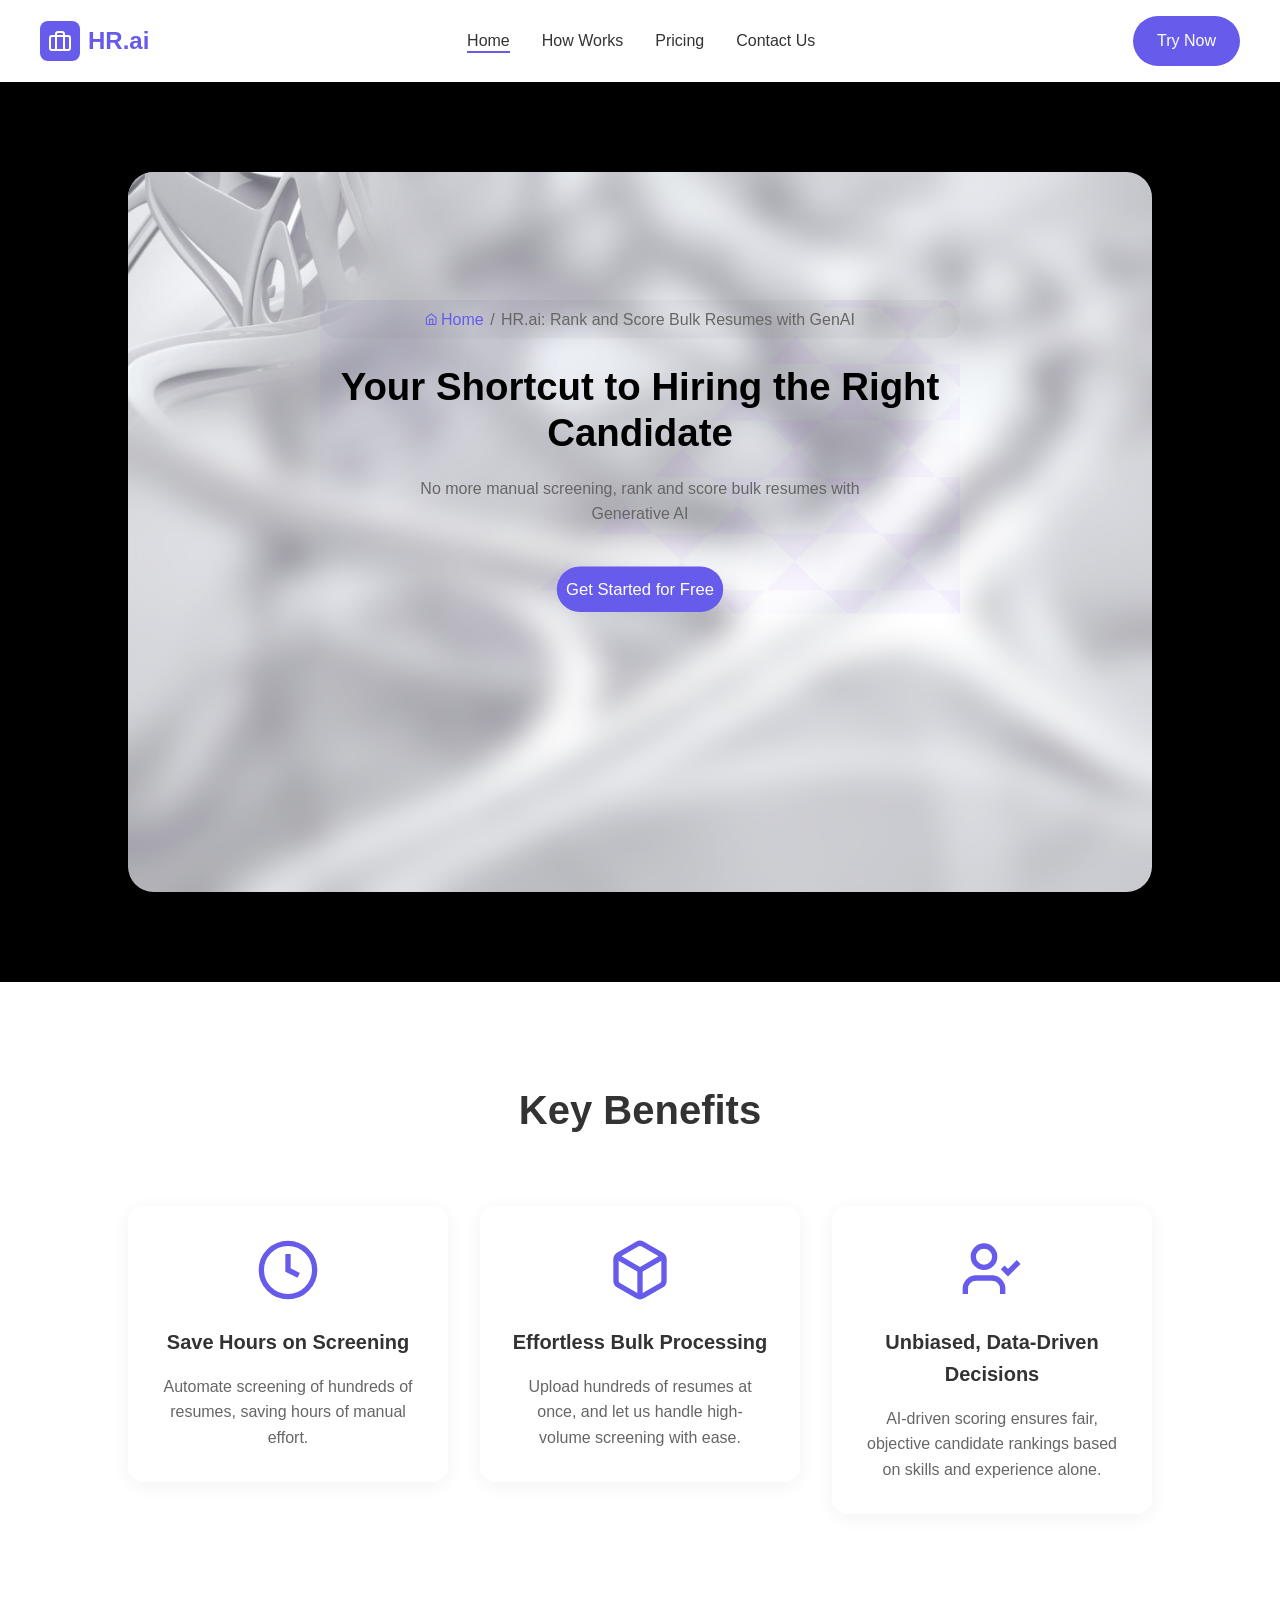
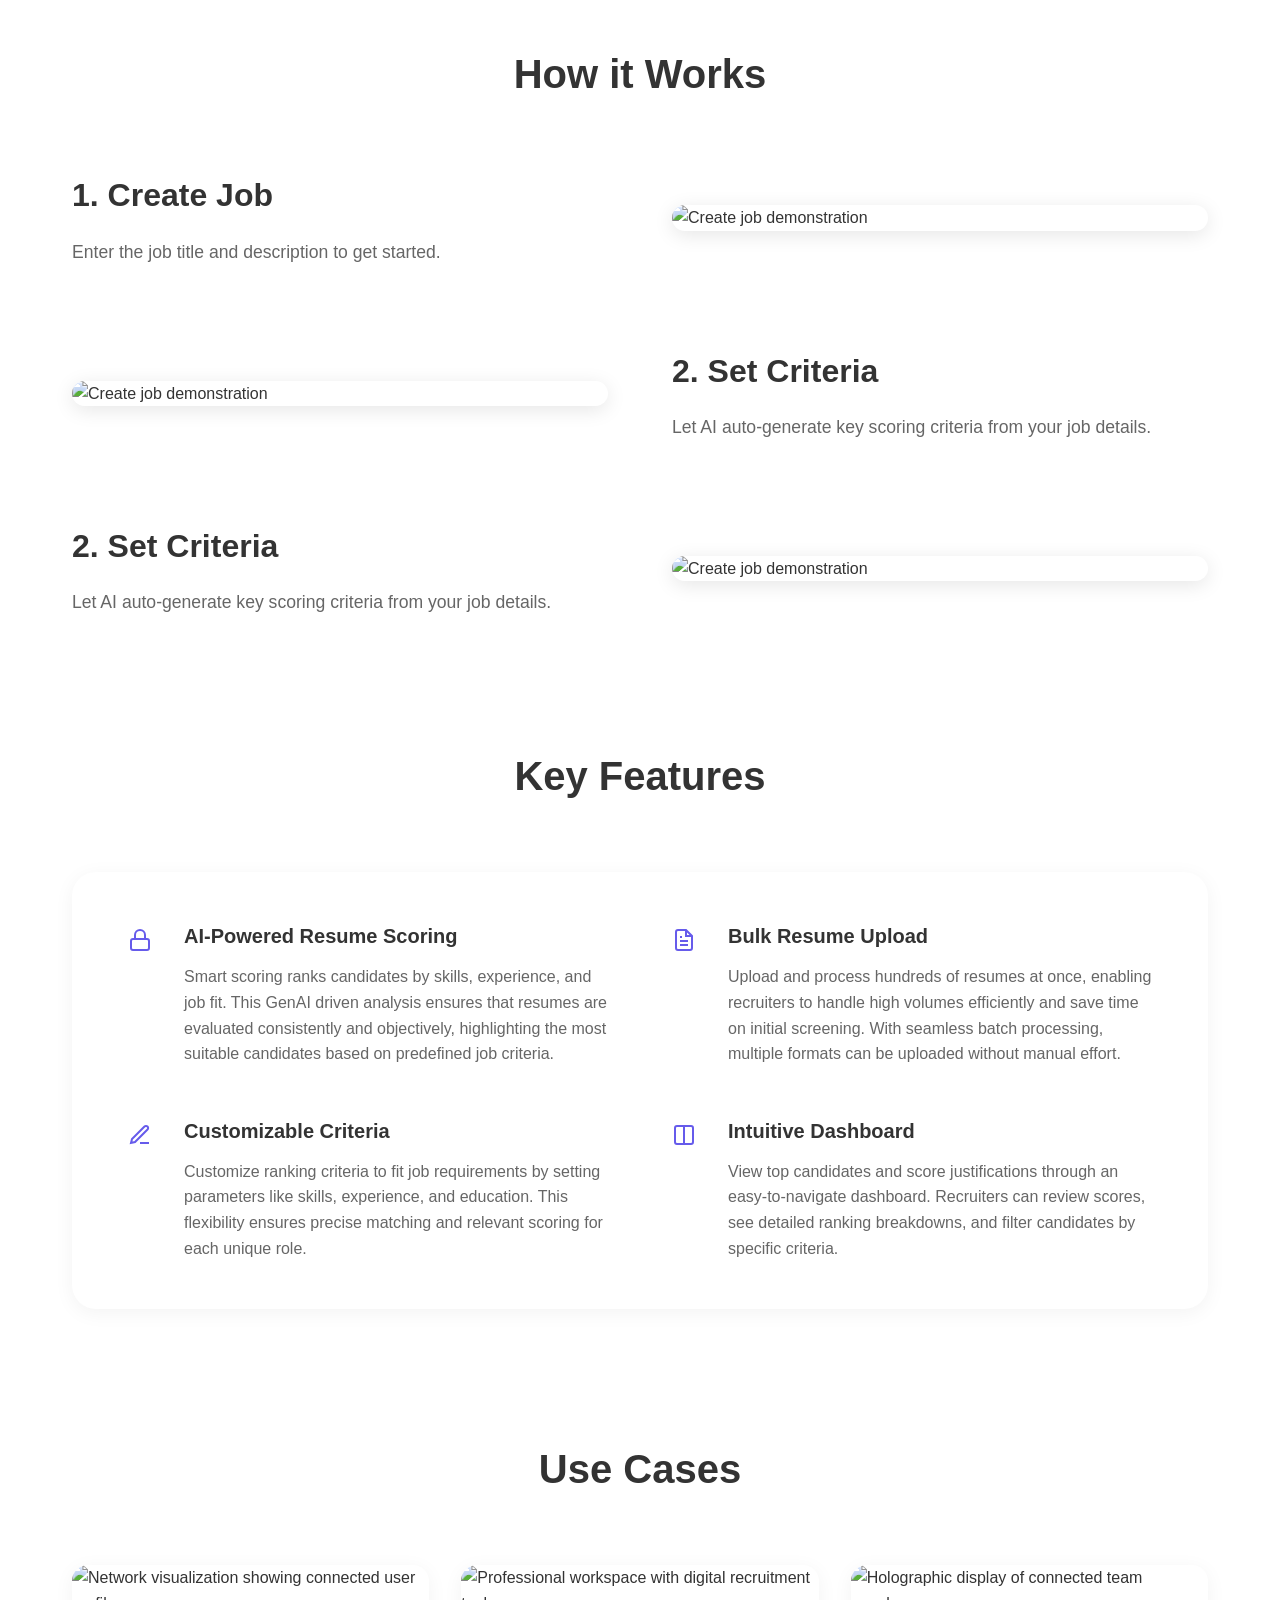
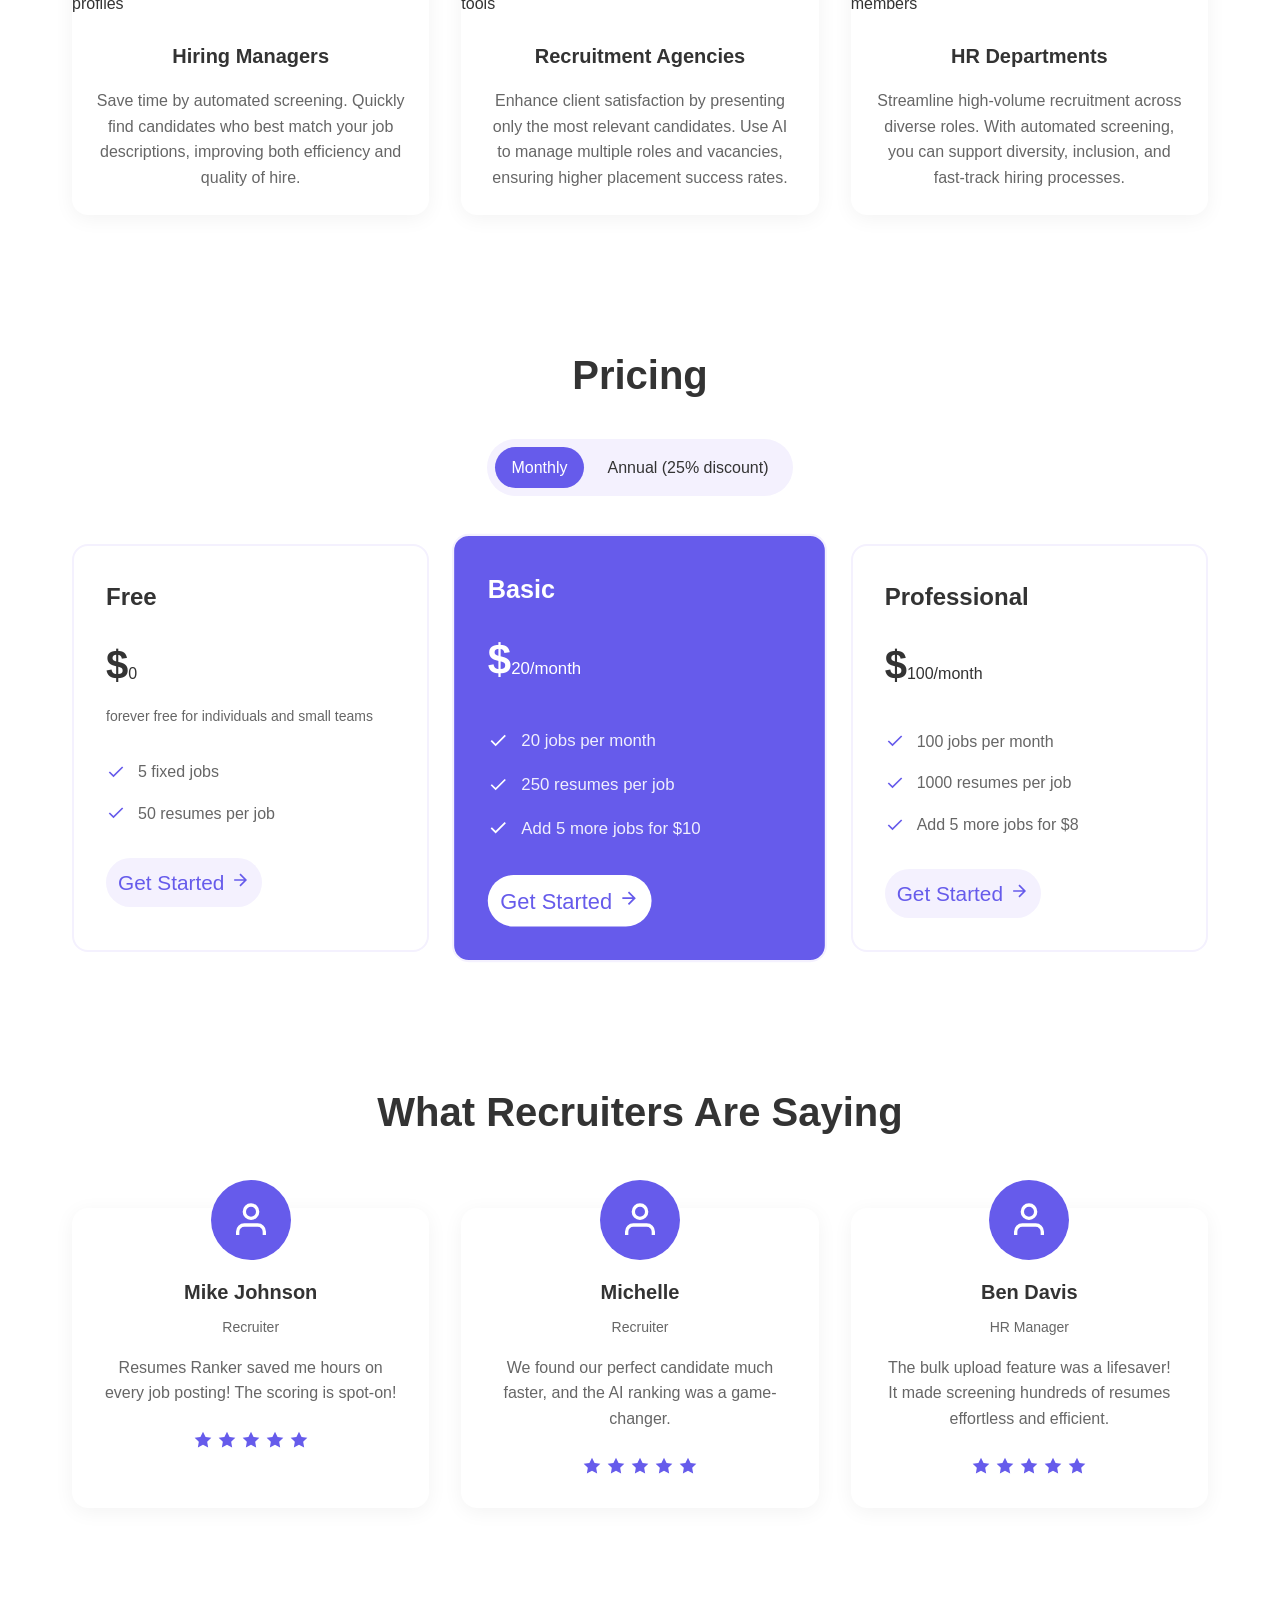
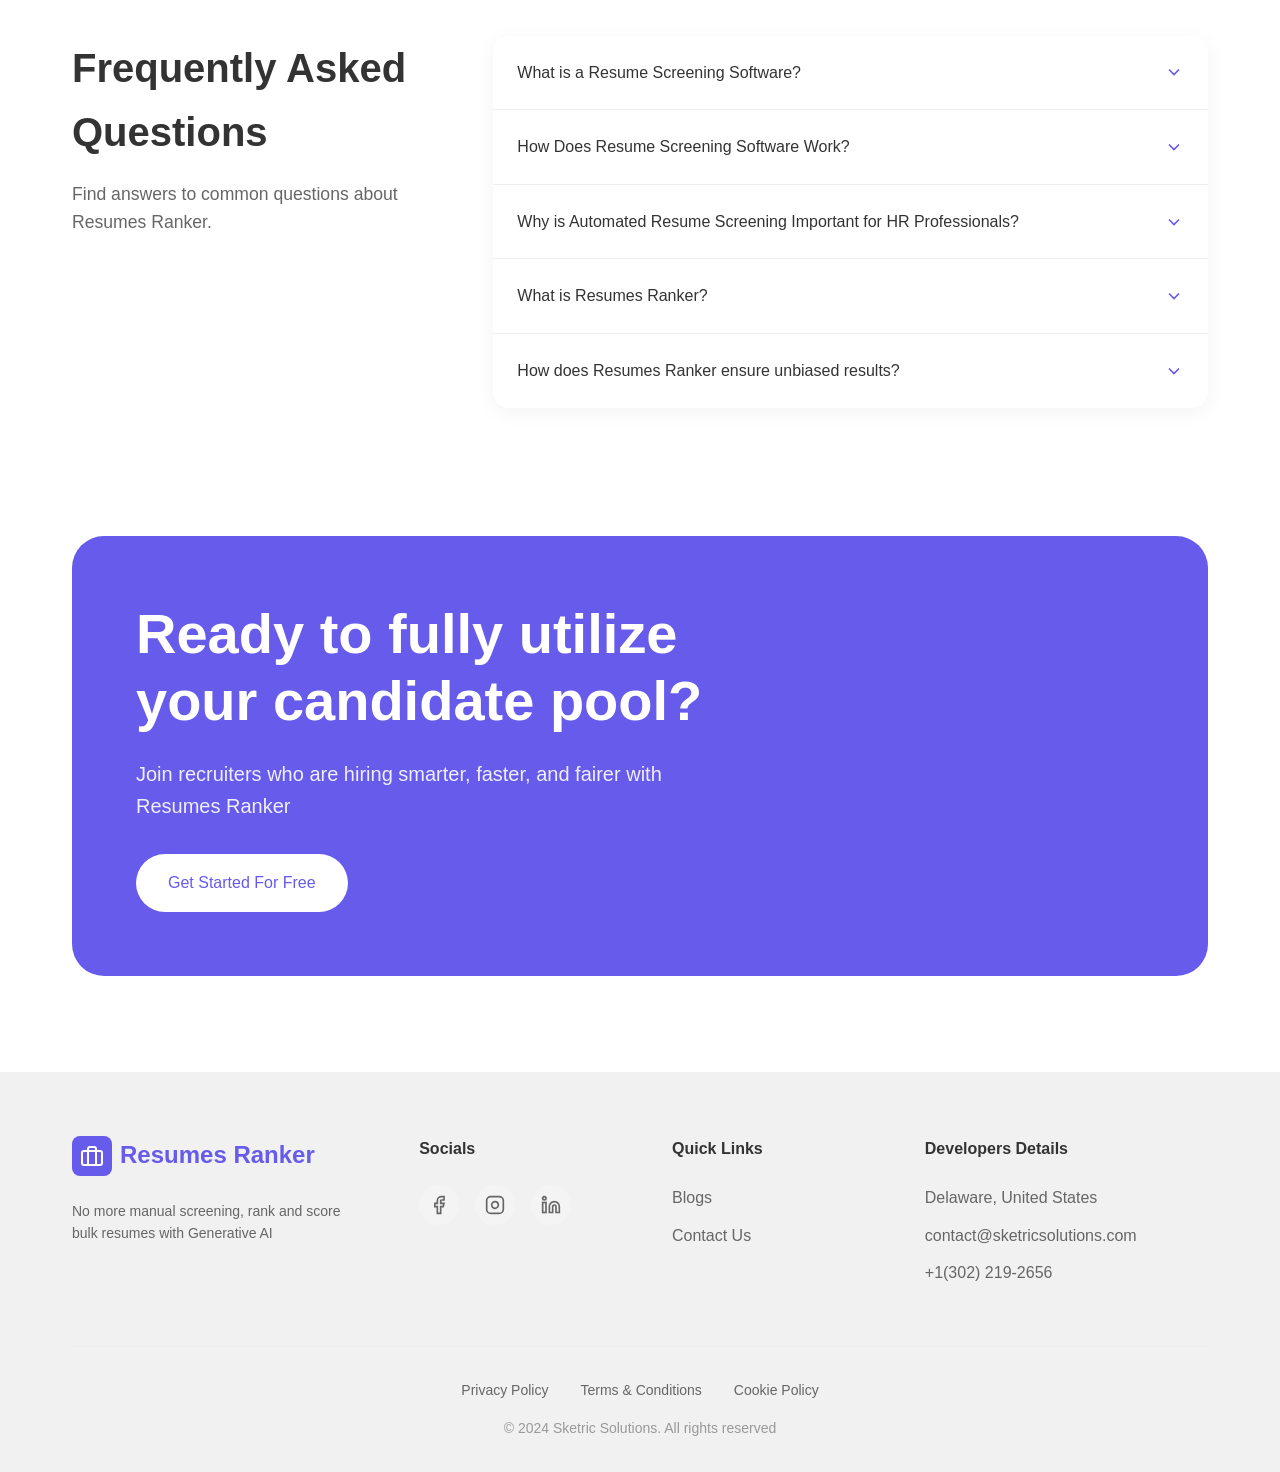
==== index.html @ 18509bd5 "php convert to html" ====
<!DOCTYPE html>
<html lang="en">
<head>
    <meta charset="UTF-8">
    <meta name="viewport" content="width=device-width, initial-scale=1.0">
    <title>Hr.ai</title>
    <link rel="stylesheet" href="assets/stylesheets/style.css">
    <link rel="stylesheet" href="assets/stylesheets/responsive.css">
    <script src="assets/javascripts/gsap.js"></script>
</head>
<body>
    <header>
        <div class="header-container">
            <a href="/" class="logo">
                <div class="logo-icon">
                    <svg width="24" height="24" viewBox="0 0 24 24" fill="none" stroke="currentColor" stroke-width="2">
                        <path d="M20 7H4a2 2 0 0 0-2 2v10a2 2 0 0 0 2 2h16a2 2 0 0 0 2-2V9a2 2 0 0 0-2-2z"/>
                        <path d="M16 21V5a2 2 0 0 0-2-2h-4a2 2 0 0 0-2 2v16"/>
                    </svg>
                </div>
                HR.ai
            </a>
            <nav>
                <ul>
                    <li><a href="#" class="active">Home</a></li>
                    <li><a href="#howitwork">How Works</a></li>
                    <li><a href="#pricing">Pricing</a></li>
                    <li><a href="#">Contact Us</a></li>
                </ul>
            </nav>
            <a href="pages/login.html" class="try-now-btn">Try Now</a>
        </div>
    </header>

    <main>
        <!-- <section class="hero">
            <div class="breadcrumb">
                <a href="/">
                    <svg width="16" height="16" viewBox="0 0 24 24" fill="none" stroke="currentColor" stroke-width="2">
                        <path d="M3 9l9-7 9 7v11a2 2 0 0 1-2 2H5a2 2 0 0 1-2-2z"/>
                        <polyline points="9 22 9 12 15 12 15 22"/>
                    </svg>
                    Home
                </a>
                <span>/</span>
                <span>HR.ai: Rank and Score Bulk Resumes with GenAI</span>
            </div>
    
            <h1>Your Shortcut to Hiring the Right Candidate</h1>
            <p>No more manual screening, rank and score bulk resumes with Generative AI</p>
            <a href="#" class="get-started-btn">Get Started for Free</a>
    
            <div class="background-decoration">
                <div class="diagonal-lines"></div>
                <div class="purple-blob blob-1"></div>
                <div class="purple-blob blob-2"></div>
            </div>
        </section> -->
    
    
    <div class="body">
        <div class="hero" id="hero">
            <!-- <h1 class="main-title">Your Shortcut To Hiring The <br /> Right Candidate.</h1> -->
            <div class="herocontent">
            <div class="breadcrumb">
                <a href="/">
                    <svg width="16" height="16" viewBox="0 0 24 24" fill="none" stroke="currentColor" stroke-width="2">
                        <path d="M3 9l9-7 9 7v11a2 2 0 0 1-2 2H5a2 2 0 0 1-2-2z"/>
                        <polyline points="9 22 9 12 15 12 15 22"/>
                    </svg>
                    Home
                </a>
                <span>/</span>
                <span>HR.ai: Rank and Score Bulk Resumes with GenAI</span>
            </div>
    
            <h1>Your Shortcut to Hiring the Right Candidate</h1>
            <p>No more manual screening, rank and score bulk resumes with Generative AI</p>
            <a href="#" class="get-started-btn">Get Started for Free</a>
    
            <div class="background-decoration">
                <div class="diagonal-lines"></div>
                <div class="purple-blob blob-1"></div>
                <div class="purple-blob blob-2"></div>
            </div>
            </div>
    
    
        <!-- <img class="image1" src="https://assets.codepen.io/9051928/retro.png">
        <img class="image2" src="https://assets.codepen.io/9051928/retro.png"> -->
        <img class="image1" src="assets/images/hero.jpg">
        <img class="image2" src="assets/images/hero-2.jpg">
    
        <svg xmlns="http://www.w3.org/2000/svg" id="svg-mask">
          <defs>
            <filter id="maskBlur">
              <feGaussianBlur stdDeviation="30" />
            </filter>
            <mask id="circleMask">
              <circle id="circle" r="280" fill="white" filter="url(#maskBlur)" />
            </mask>
          </defs>
        </svg>
    
        <svg id="svgFilter" style="position: fixed;">
          <filter id="pixelate" x="0" y="0" filterUnits="objectBoundingBox">
    
            <feGaussianBlur stdDeviation="20" />
            <feComponentTransfer>
              <feFuncA type="discrete" tableValues="1 1" />
            </feComponentTransfer>
          </filter>
        </svg>
      </div>
        </div>
    
    
        <!-- Add this section after the hero section -->
    <section class="benefits">
        <h2>Key Benefits</h2>
        <div class="benefits-grid">
            <div class="benefit-card">
                <div class="benefit-icon">
                    <svg viewBox="0 0 24 24">
                        <circle cx="12" cy="12" r="10"/>
                        <polyline points="12 6 12 12 16 14"/>
                    </svg>
                </div>
                <h3 class="benefit-title">Save Hours on Screening</h3>
                <p class="benefit-description">Automate screening of hundreds of resumes, saving hours of manual effort.</p>
            </div>
            
            <div class="connector"></div>
            
            <div class="benefit-card">
                <div class="benefit-icon">
                    <svg viewBox="0 0 24 24">
                        <path d="M21 16V8a2 2 0 0 0-1-1.73l-7-4a2 2 0 0 0-2 0l-7 4A2 2 0 0 0 3 8v8a2 2 0 0 0 1 1.73l7 4a2 2 0 0 0 2 0l7-4A2 2 0 0 0 21 16z"/>
                        <path d="M3.3 7l8.7 5 8.7-5"/>
                        <path d="M12 22V12"/>
                    </svg>
                </div>
                <h3 class="benefit-title">Effortless Bulk Processing</h3>
                <p class="benefit-description">Upload hundreds of resumes at once, and let us handle high-volume screening with ease.</p>
            </div>
            
            <div class="connector"></div>
            
            <div class="benefit-card">
                <div class="benefit-icon">
                    <svg viewBox="0 0 24 24">
                        <path d="M16 21v-2a4 4 0 0 0-4-4H6a4 4 0 0 0-4 4v2"/>
                        <circle cx="9" cy="7" r="4"/>
                        <polyline points="16 11 18 13 22 9"/>
                    </svg>
                </div>
                <h3 class="benefit-title">Unbiased, Data-Driven Decisions</h3>
                <p class="benefit-description">AI-driven scoring ensures fair, objective candidate rankings based on skills and experience alone.</p>
            </div>
        </div>
    </section>
    <!-- Add this section after the benefits section -->
    <section class="how-it-works" id="howitwork">
        <h2>How it Works</h2>
        <!-- first step -->
        <div class="how-content">
            <div class="how-text">
                <h3>1. Create Job</h3>
                <p>Enter the job title and description to get started.</p>
            </div>
            
            <div class="how-image">
                <img src="assets/images/Createjob.gif" alt="Create job demonstration">
            </div>
        </div>
        <!-- 2nd step -->
        <div class="how-content how-content-2">
            <div class="how-text">
                <h3>2. Set Criteria</h3>
                <p>Let AI auto-generate key scoring criteria from your job details.</p>
            </div>
            
            <div class="how-image">
                <img src="assets/images/Createjob.gif" alt="Create job demonstration">
            </div>
        </div>
        
        <!-- 3rd step -->
        <div class="how-content how-content-3">
            <div class="how-text">
                <h3>2. Set Criteria</h3>
                <p>Let AI auto-generate key scoring criteria from your job details.</p>
            </div>
            
            <div class="how-image">
                <img src="assets/images/Createjob.gif" alt="Create job demonstration">
            </div>
        </div>
    </section>
    
    
        <!-- Add this section after the hero section -->
    <section class="features">
        <h2>Key Features</h2>
        <div class="features-container">
            <div class="features-grid">
                <div class="feature-item">
                    <div class="feature-icon">
                        <svg width="24" height="24" viewBox="0 0 24 24" fill="none" stroke="currentColor" stroke-width="2">
                            <rect x="3" y="11" width="18" height="11" rx="2" ry="2"/>
                            <path d="M7 11V7a5 5 0 0 1 10 0v4"/>
                        </svg>
                    </div>
                    <div class="feature-content">
                        <h3>AI-Powered Resume Scoring</h3>
                        <p>Smart scoring ranks candidates by skills, experience, and job fit. This GenAI driven analysis ensures that resumes are evaluated consistently and objectively, highlighting the most suitable candidates based on predefined job criteria.</p>
                    </div>
                </div>
    
                <div class="feature-item">
                    <div class="feature-icon">
                        <svg width="24" height="24" viewBox="0 0 24 24" fill="none" stroke="currentColor" stroke-width="2">
                            <path d="M14 2H6a2 2 0 0 0-2 2v16a2 2 0 0 0 2 2h12a2 2 0 0 0 2-2V8z"/>
                            <path d="M14 2v6h6"/>
                            <path d="M16 13H8"/>
                            <path d="M16 17H8"/>
                            <path d="M10 9H8"/>
                        </svg>
                    </div>
                    <div class="feature-content">
                        <h3>Bulk Resume Upload</h3>
                        <p>Upload and process hundreds of resumes at once, enabling recruiters to handle high volumes efficiently and save time on initial screening. With seamless batch processing, multiple formats can be uploaded without manual effort.</p>
                    </div>
                </div>
    
                <div class="feature-item">
                    <div class="feature-icon">
                        <svg width="24" height="24" viewBox="0 0 24 24" fill="none" stroke="currentColor" stroke-width="2">
                            <path d="M12 20h9"/>
                            <path d="M16.5 3.5a2.121 2.121 0 0 1 3 3L7 19l-4 1 1-4L16.5 3.5z"/>
                        </svg>
                    </div>
                    <div class="feature-content">
                        <h3>Customizable Criteria</h3>
                        <p>Customize ranking criteria to fit job requirements by setting parameters like skills, experience, and education. This flexibility ensures precise matching and relevant scoring for each unique role.</p>
                    </div>
                </div>
    
                <div class="feature-item">
                    <div class="feature-icon">
                        <svg width="24" height="24" viewBox="0 0 24 24" fill="none" stroke="currentColor" stroke-width="2">
                            <path d="M12 3h7a2 2 0 0 1 2 2v14a2 2 0 0 1-2 2h-7m0-18H5a2 2 0 0 0-2 2v14a2 2 0 0 0 2 2h7m0-18v18"/>
                        </svg>
                    </div>
                    <div class="feature-content">
                        <h3>Intuitive Dashboard</h3>
                        <p>View top candidates and score justifications through an easy-to-navigate dashboard. Recruiters can review scores, see detailed ranking breakdowns, and filter candidates by specific criteria.</p>
                    </div>
                </div>
            </div>
        </div>
    </section>
    
    <!-- Add this section after the features section -->
    <section class="use-cases">
        <h2>Use Cases</h2>
        <div class="use-cases-grid">
            <div class="use-case-card">
                <img 
                    src="assets/images/createjob.gif" 
                    alt="Network visualization showing connected user profiles" 
                    class="use-case-image"
                >
                <div class="use-case-content">
                    <h3 class="use-case-title">Hiring Managers</h3>
                    <p class="use-case-description">
                        Save time by automated screening. Quickly find candidates who best match your job descriptions, improving both efficiency and quality of hire.
                    </p>
                </div>
            </div>
    
            <div class="use-case-card">
                <img 
                    src="assets/images/createjob.gif" 
                    alt="Professional workspace with digital recruitment tools" 
                    class="use-case-image"
                >
                <div class="use-case-content">
                    <h3 class="use-case-title">Recruitment Agencies</h3>
                    <p class="use-case-description">
                        Enhance client satisfaction by presenting only the most relevant candidates. Use AI to manage multiple roles and vacancies, ensuring higher placement success rates.
                    </p>
                </div>
            </div>
    
            <div class="use-case-card">
                <img 
                    src="assets/images/createjob.gif" 
                    alt="Holographic display of connected team members" 
                    class="use-case-image"
                >
                <div class="use-case-content">
                    <h3 class="use-case-title">HR Departments</h3>
                    <p class="use-case-description">
                        Streamline high-volume recruitment across diverse roles. With automated screening, you can support diversity, inclusion, and fast-track hiring processes.
                    </p>
                </div>
            </div>
        </div>
    </section>
    
    <section class="pricing" id="pricing">
        <h2>Pricing</h2>
        
        <div class="billing-toggle">
            <div class="toggle-wrapper">
                <span class="toggle-option active" data-billing="monthly">Monthly</span>
                <span class="toggle-option" data-billing="annual">Annual (25% discount)</span>
            </div>
        </div>
    
        <div class="pricing-grid">
            <div class="pricing-card">
                <h3 class="plan-name">Free</h3>
                <div class="plan-price">$<span class="price">0</span></div>
                <p class="plan-description">forever free for individuals and small teams</p>
                
                <ul class="plan-features">
                    <li>
                        <span class="check-icon">
                            <svg width="20" height="20" viewBox="0 0 24 24" fill="none" stroke="currentColor" stroke-width="2">
                                <polyline points="20 6 9 17 4 12"></polyline>
                            </svg>
                        </span>
                        5 fixed jobs
                    </li>
                    <li>
                        <span class="check-icon">
                            <svg width="20" height="20" viewBox="0 0 24 24" fill="none" stroke="currentColor" stroke-width="2">
                                <polyline points="20 6 9 17 4 12"></polyline>
                            </svg>
                        </span>
                        50 resumes per job
                    </li>
                </ul>
    
                <button class="get-started-btn">
                    Get Started
                    <svg width="20" height="20" viewBox="0 0 24 24" fill="none" stroke="currentColor" stroke-width="2">
                        <path d="M5 12h14M12 5l7 7-7 7"/>
                    </svg>
                </button>
            </div>
    
            <div class="pricing-card featured">
                <h3 class="plan-name">Basic</h3>
                <div class="plan-price">$<span class="price">20</span><span>/month</span></div>
                
                <ul class="plan-features">
                    <li>
                        <span class="check-icon">
                            <svg width="20" height="20" viewBox="0 0 24 24" fill="none" stroke="currentColor" stroke-width="2">
                                <polyline points="20 6 9 17 4 12"></polyline>
                            </svg>
                        </span>
                        20 jobs per month
                    </li>
                    <li>
                        <span class="check-icon">
                            <svg width="20" height="20" viewBox="0 0 24 24" fill="none" stroke="currentColor" stroke-width="2">
                                <polyline points="20 6 9 17 4 12"></polyline>
                            </svg>
                        </span>
                        250 resumes per job
                    </li>
                    <li>
                        <span class="check-icon">
                            <svg width="20" height="20" viewBox="0 0 24 24" fill="none" stroke="currentColor" stroke-width="2">
                                <polyline points="20 6 9 17 4 12"></polyline>
                            </svg>
                        </span>
                        Add 5 more jobs for $10
                    </li>
                </ul>
    
                <button class="get-started-btn">
                    Get Started
                    <svg width="20" height="20" viewBox="0 0 24 24" fill="none" stroke="currentColor" stroke-width="2">
                        <path d="M5 12h14M12 5l7 7-7 7"/>
                    </svg>
                </button>
            </div>
    
            <div class="pricing-card">
                <h3 class="plan-name">Professional</h3>
                <div class="plan-price">$<span class="price">100</span><span>/month</span></div>
                
                <ul class="plan-features">
                    <li>
                        <span class="check-icon">
                            <svg width="20" height="20" viewBox="0 0 24 24" fill="none" stroke="currentColor" stroke-width="2">
                                <polyline points="20 6 9 17 4 12"></polyline>
                            </svg>
                        </span>
                        100 jobs per month
                    </li>
                    <li>
                        <span class="check-icon">
                            <svg width="20" height="20" viewBox="0 0 24 24" fill="none" stroke="currentColor" stroke-width="2">
                                <polyline points="20 6 9 17 4 12"></polyline>
                            </svg>
                        </span>
                        1000 resumes per job
                    </li>
                    <li>
                        <span class="check-icon">
                            <svg width="20" height="20" viewBox="0 0 24 24" fill="none" stroke="currentColor" stroke-width="2">
                                <polyline points="20 6 9 17 4 12"></polyline>
                            </svg>
                        </span>
                        Add 5 more jobs for $8
                    </li>
                </ul>
    
                <button class="get-started-btn">
                    Get Started
                    <svg width="20" height="20" viewBox="0 0 24 24" fill="none" stroke="currentColor" stroke-width="2">
                        <path d="M5 12h14M12 5l7 7-7 7"/>
                    </svg>
                </button>
            </div>
        </div>
    </section>
    
    
    <section class="testimonials">
        <h2>What Recruiters Are Saying</h2>
        
        <div class="testimonials-grid">
            <div class="testimonial-card">
                <div class="avatar">
                    <svg viewBox="0 0 24 24" fill="none" stroke="currentColor" stroke-width="2">
                        <path d="M20 21v-2a4 4 0 0 0-4-4H8a4 4 0 0 0-4 4v2"/>
                        <circle cx="12" cy="7" r="4"/>
                    </svg>
                </div>
                <h3 class="testimonial-name">Mike Johnson</h3>
                <p class="testimonial-role">Recruiter</p>
                <p class="testimonial-text">Resumes Ranker saved me hours on every job posting! The scoring is spot-on!</p>
                <div class="star-rating">
                    <svg width="20" height="20" viewBox="0 0 24 24" fill="currentColor">
                        <polygon points="12 2 15.09 8.26 22 9.27 17 14.14 18.18 21.02 12 17.77 5.82 21.02 7 14.14 2 9.27 8.91 8.26 12 2"/>
                    </svg>
                    <svg width="20" height="20" viewBox="0 0 24 24" fill="currentColor">
                        <polygon points="12 2 15.09 8.26 22 9.27 17 14.14 18.18 21.02 12 17.77 5.82 21.02 7 14.14 2 9.27 8.91 8.26 12 2"/>
                    </svg>
                    <svg width="20" height="20" viewBox="0 0 24 24" fill="currentColor">
                        <polygon points="12 2 15.09 8.26 22 9.27 17 14.14 18.18 21.02 12 17.77 5.82 21.02 7 14.14 2 9.27 8.91 8.26 12 2"/>
                    </svg>
                    <svg width="20" height="20" viewBox="0 0 24 24" fill="currentColor">
                        <polygon points="12 2 15.09 8.26 22 9.27 17 14.14 18.18 21.02 12 17.77 5.82 21.02 7 14.14 2 9.27 8.91 8.26 12 2"/>
                    </svg>
                    <svg width="20" height="20" viewBox="0 0 24 24" fill="currentColor">
                        <polygon points="12 2 15.09 8.26 22 9.27 17 14.14 18.18 21.02 12 17.77 5.82 21.02 7 14.14 2 9.27 8.91 8.26 12 2"/>
                    </svg>
                </div>
            </div>
    
            <div class="testimonial-card">
                <div class="avatar">
                    <svg viewBox="0 0 24 24" fill="none" stroke="currentColor" stroke-width="2">
                        <path d="M20 21v-2a4 4 0 0 0-4-4H8a4 4 0 0 0-4 4v2"/>
                        <circle cx="12" cy="7" r="4"/>
                    </svg>
                </div>
                <h3 class="testimonial-name">Michelle</h3>
                <p class="testimonial-role">Recruiter</p>
                <p class="testimonial-text">We found our perfect candidate much faster, and the AI ranking was a game-changer.</p>
                <div class="star-rating">
                    <svg width="20" height="20" viewBox="0 0 24 24" fill="currentColor">
                        <polygon points="12 2 15.09 8.26 22 9.27 17 14.14 18.18 21.02 12 17.77 5.82 21.02 7 14.14 2 9.27 8.91 8.26 12 2"/>
                    </svg>
                    <svg width="20" height="20" viewBox="0 0 24 24" fill="currentColor">
                        <polygon points="12 2 15.09 8.26 22 9.27 17 14.14 18.18 21.02 12 17.77 5.82 21.02 7 14.14 2 9.27 8.91 8.26 12 2"/>
                    </svg>
                    <svg width="20" height="20" viewBox="0 0 24 24" fill="currentColor">
                        <polygon points="12 2 15.09 8.26 22 9.27 17 14.14 18.18 21.02 12 17.77 5.82 21.02 7 14.14 2 9.27 8.91 8.26 12 2"/>
                    </svg>
                    <svg width="20" height="20" viewBox="0 0 24 24" fill="currentColor">
                        <polygon points="12 2 15.09 8.26 22 9.27 17 14.14 18.18 21.02 12 17.77 5.82 21.02 7 14.14 2 9.27 8.91 8.26 12 2"/>
                    </svg>
                    <svg width="20" height="20" viewBox="0 0 24 24" fill="currentColor">
                        <polygon points="12 2 15.09 8.26 22 9.27 17 14.14 18.18 21.02 12 17.77 5.82 21.02 7 14.14 2 9.27 8.91 8.26 12 2"/>
                    </svg>
                </div>
            </div>
    
            <div class="testimonial-card">
                <div class="avatar">
                    <svg viewBox="0 0 24 24" fill="none" stroke="currentColor" stroke-width="2">
                        <path d="M20 21v-2a4 4 0 0 0-4-4H8a4 4 0 0 0-4 4v2"/>
                        <circle cx="12" cy="7" r="4"/>
                    </svg>
                </div>
                <h3 class="testimonial-name">Ben Davis</h3>
                <p class="testimonial-role">HR Manager</p>
                <p class="testimonial-text">The bulk upload feature was a lifesaver! It made screening hundreds of resumes effortless and efficient.</p>
                <div class="star-rating">
                    <svg width="20" height="20" viewBox="0 0 24 24" fill="currentColor">
                        <polygon points="12 2 15.09 8.26 22 9.27 17 14.14 18.18 21.02 12 17.77 5.82 21.02 7 14.14 2 9.27 8.91 8.26 12 2"/>
                    </svg>
                    <svg width="20" height="20" viewBox="0 0 24 24" fill="currentColor">
                        <polygon points="12 2 15.09 8.26 22 9.27 17 14.14 18.18 21.02 12 17.77 5.82 21.02 7 14.14 2 9.27 8.91 8.26 12 2"/>
                    </svg>
                    <svg width="20" height="20" viewBox="0 0 24 24" fill="currentColor">
                        <polygon points="12 2 15.09 8.26 22 9.27 17 14.14 18.18 21.02 12 17.77 5.82 21.02 7 14.14 2 9.27 8.91 8.26 12 2"/>
                    </svg>
                    <svg width="20" height="20" viewBox="0 0 24 24" fill="currentColor">
                        <polygon points="12 2 15.09 8.26 22 9.27 17 14.14 18.18 21.02 12 17.77 5.82 21.02 7 14.14 2 9.27 8.91 8.26 12 2"/>
                    </svg>
                    <svg width="20" height="20" viewBox="0 0 24 24" fill="currentColor">
                        <polygon points="12 2 15.09 8.26 22 9.27 17 14.14 18.18 21.02 12 17.77 5.82 21.02 7 14.14 2 9.27 8.91 8.26 12 2"/>
                    </svg>
                </div>
            </div>
        </div>
    </section>
    
    
    
    <section class="faq-section">
        <div class="faq-container">
            <div class="faq-header">
                <h2>Frequently Asked Questions</h2>
                <p>Find answers to common questions about Resumes Ranker.</p>
            </div>
    
            <div class="faq-list">
                <div class="faq-item">
                    <div class="faq-question" role="button" aria-expanded="false" tabindex="0">
                        What is a Resume Screening Software?
                        <svg viewBox="0 0 24 24" fill="none" stroke="currentColor" stroke-width="2">
                            <polyline points="6 9 12 15 18 9"></polyline>
                        </svg>
                    </div>
                    <div class="faq-answer">
                        Resume screening software is an AI-powered tool that automatically analyzes, evaluates, and ranks resumes based on job requirements. It helps recruiters efficiently process large volumes of applications and identify the most qualified candidates.
                    </div>
                </div>
    
                <div class="faq-item">
                    <div class="faq-question" role="button" aria-expanded="false" tabindex="0">
                        How Does Resume Screening Software Work?
                        <svg viewBox="0 0 24 24" fill="none" stroke="currentColor" stroke-width="2">
                            <polyline points="6 9 12 15 18 9"></polyline>
                        </svg>
                    </div>
                    <div class="faq-answer">
                        The software uses advanced AI algorithms to parse resumes, extract relevant information, and match it against job requirements. It analyzes factors like skills, experience, education, and keywords to generate a ranking score for each candidate.
                    </div>
                </div>
    
                <div class="faq-item">
                    <div class="faq-question" role="button" aria-expanded="false" tabindex="0">
                        Why is Automated Resume Screening Important for HR Professionals?
                        <svg viewBox="0 0 24 24" fill="none" stroke="currentColor" stroke-width="2">
                            <polyline points="6 9 12 15 18 9"></polyline>
                        </svg>
                    </div>
                    <div class="faq-answer">
                        Automated screening saves significant time, reduces bias, ensures consistent evaluation, and helps HR professionals handle large volumes of applications efficiently. It allows them to focus on interviewing and engaging with the most qualified candidates.
                    </div>
                </div>
    
                <div class="faq-item">
                    <div class="faq-question" role="button" aria-expanded="false" tabindex="0">
                        What is Resumes Ranker?
                        <svg viewBox="0 0 24 24" fill="none" stroke="currentColor" stroke-width="2">
                            <polyline points="6 9 12 15 18 9"></polyline>
                        </svg>
                    </div>
                    <div class="faq-answer">
                        Resumes Ranker is an AI-powered resume screening platform that helps recruiters and HR professionals efficiently process and evaluate job applications. It provides automated ranking, scoring, and insights for better hiring decisions.
                    </div>
                </div>
    
                <div class="faq-item">
                    <div class="faq-question" role="button" aria-expanded="false" tabindex="0">
                        How does Resumes Ranker ensure unbiased results?
                        <svg viewBox="0 0 24 24" fill="none" stroke="currentColor" stroke-width="2">
                            <polyline points="6 9 12 15 18 9"></polyline>
                        </svg>
                    </div>
                    <div class="faq-answer">
                        Resumes Ranker uses objective criteria based solely on skills, experience, and qualifications. The AI is trained to ignore demographic information and focuses only on job-relevant factors, promoting fair and unbiased candidate evaluation.
                    </div>
                </div>
            </div>
        </div>
    </section>
    
    
    <!-- cta section -->
    <section class="cta-section">
        <div class="cta-container">
            <div class="cta-content">
                <h2>Ready to fully utilize your candidate pool?</h2>
                <p>Join recruiters who are hiring smarter, faster, and fairer with Resumes Ranker</p>
                <a href="#" class="cta-button">Get Started For Free</a>
            </div>
        </div>
    </section>
       
    </main>
       

    <footer class="footer">
        <div class="footer-container">
            <div class="footer-content">
                <div class="footer-brand">
                    <a href="/" class="footer-logo">
                        <div class="footer-logo-icon">
                            <svg width="24" height="24" viewBox="0 0 24 24" fill="none" stroke="currentColor" stroke-width="2">
                                <path d="M20 7H4a2 2 0 0 0-2 2v10a2 2 0 0 0 2 2h16a2 2 0 0 0 2-2V9a2 2 0 0 0-2-2z"/>
                                <path d="M16 21V5a2 2 0 0 0-2-2h-4a2 2 0 0 0-2 2v16"/>
                            </svg>
                        </div>
                        Resumes Ranker
                    </a>
                    <p class="footer-description">
                        No more manual screening, rank and score bulk resumes with Generative AI
                    </p>
                </div>
    
                <div class="footer-section">
                    <h3>Socials</h3>
                    <div class="social-links">
                        <a href="#" class="social-link" aria-label="Facebook">
                            <svg width="20" height="20" viewBox="0 0 24 24" fill="none" stroke="currentColor" stroke-width="2">
                                <path d="M18 2h-3a5 5 0 0 0-5 5v3H7v4h3v8h4v-8h3l1-4h-4V7a1 1 0 0 1 1-1h3z"/>
                            </svg>
                        </a>
                        <a href="#" class="social-link" aria-label="Instagram">
                            <svg width="20" height="20" viewBox="0 0 24 24" fill="none" stroke="currentColor" stroke-width="2">
                                <rect x="2" y="2" width="20" height="20" rx="5" ry="5"/>
                                <path d="M16 11.37A4 4 0 1 1 12.63 8 4 4 0 0 1 16 11.37z"/>
                                <line x1="17.5" y1="6.5" x2="17.51" y2="6.5"/>
                            </svg>
                        </a>
                        <a href="#" class="social-link" aria-label="LinkedIn">
                            <svg width="20" height="20" viewBox="0 0 24 24" fill="none" stroke="currentColor" stroke-width="2">
                                <path d="M16 8a6 6 0 0 1 6 6v7h-4v-7a2 2 0 0 0-2-2 2 2 0 0 0-2 2v7h-4v-7a6 6 0 0 1 6-6z"/>
                                <rect x="2" y="9" width="4" height="12"/>
                                <circle cx="4" cy="4" r="2"/>
                            </svg>
                        </a>
                    </div>
                </div>
    
                <div class="footer-section">
                    <h3>Quick Links</h3>
                    <ul class="quick-links">
                        <li><a href="/blogs">Blogs</a></li>
                        <li><a href="/contact">Contact Us</a></li>
                    </ul>
                </div>
    
                <div class="footer-section">
                    <h3>Developers Details</h3>
                    <ul class="contact-info">
                        <li>Delaware, United States</li>
                        <li>contact@sketricsolutions.com</li>
                        <li>+1(302) 219-2656</li>
                    </ul>
                </div>
            </div>
    
            <div class="footer-bottom">
                <div class="legal-links">
                    <a href="/privacy">Privacy Policy</a>
                    <a href="/terms">Terms & Conditions</a>
                    <a href="/cookies">Cookie Policy</a>
                </div>
                <p class="copyright">© 2024 Sketric Solutions. All rights reserved</p>
            </div>
        </div>
    </footer>
    
    
    
    <script src="assets/javascripts/app.js"></script>

</body>
</html>
---- assets/stylesheets/style.css ----
* {
    margin: 0;
    padding: 0;
    box-sizing: border-box;
    font-family: -apple-system, BlinkMacSystemFont, 'Segoe UI', Roboto, Oxygen, Ubuntu, Cantarell, sans-serif;
}

html{
    scroll-behavior: smooth;
}
:root {
    --primary-color: #665BEB;
    --text-color: #333;
    --background-color: #fff;
}

body {
    background-color: var(--background-color);
    color: var(--text-color);
    line-height: 1.6;
    overflow-x: hidden;
}

/* Header Styles */
header {
    background: var(--background-color);
    padding: 1rem 2rem;
    position: sticky;
    top: 0;
    z-index: 1000;
    box-shadow: 0 2px 10px rgba(0, 0, 0, 0.1);
}

.header-container {
    max-width: 1200px;
    margin: 0 auto;
    display: flex;
    justify-content: space-between;
    align-items: center;
}

.logo {
    display: flex;
    align-items: center;
    gap: 0.5rem;
    text-decoration: none;
    color: var(--primary-color);
    font-weight: bold;
    font-size: 1.5rem;
}

.logo-icon {
    background: var(--primary-color);
    color: white;
    width: 40px;
    height: 40px;
    border-radius: 8px;
    display: flex;
    align-items: center;
    justify-content: center;
}

nav ul {
    display: flex;
    gap: 2rem;
    list-style: none;
}

nav a {
    text-decoration: none;
    color: var(--text-color);
    font-weight: 500;
    position: relative;
}

nav a.active::after {
    content: '';
    position: absolute;
    bottom: -4px;
    left: 0;
    width: 100%;
    height: 2px;
    background-color: var(--primary-color);
}

.try-now-btn {
    background: var(--primary-color);
    color: white;
    padding: 0.75rem 1.5rem;
    border-radius: 50px;
    text-decoration: none;
    font-weight: 500;
    border: none;
    cursor: pointer;
    transition: background-color 0.3s;
}

.try-now-btn:hover {
    background-color: #6700cc;
}

/* Hero Section */
/* 
.hero {
    max-width: 1200px;
    margin: 2rem auto;
    padding: 2rem;
    text-align: center;
    position: relative;
}
*/


.body {
    display: flex;
    flex-direction: column;
    justify-content: flex-start;
    margin: 0;
    position: relative;
    overflow: hidden;
    background-color: black;
  }
  
  .hero {
    position: relative;
    height: 100vh;
    border-radius: 2rem;
    overflow: hidden;
    width: 100%;
    display: flex;
    flex-direction: column;
    justify-content: center;
    align-items: center;
    transform: scale(0.8);
  }
  
 .hero img {
    position: absolute;
    width: 100%;
    height: 100%;
    object-fit: cover;
    cursor: pointer;
  
    transition: filter 0.5s ease-out;
  }
  
  .image1 {
    filter: url(#pixelate);
    z-index: 1;
  }
  
  .image2 {
    mask: url(#circleMask);
    z-index: 500;
  }
  
  .herocontent {
    position: absolute;
    z-index: 1000;
    top: 10rem;
    color: white;
    font-size: 48px;
    color: #000;
    text-align: center;
  }

  .breadcrumb {
    display: flex;
    align-items: center;
    justify-content: center;
    gap: 0.5rem;
    margin-bottom: 2rem;
    padding: 0.5rem 1rem;
    background: rgba(0, 0, 0, 0.03);
    border-radius: 50px;
    font-size: 20px;    
    font-weight: 500;
}

.breadcrumb a {
    color: var(--primary-color);
    text-decoration: none;
    display: flex;
    align-items: center;
    gap: 0.25rem;
}

.breadcrumb span {
    color: #666;
}

.hero h1 {
    font-size: 3rem;
    font-weight: 700;
    line-height: 1.2;
    margin-bottom: 1.5rem;
    max-width: 800px;
    margin-left: auto;
    margin-right: auto;
}

.hero p {
    font-size: 1.25rem;
    color: #666;
    margin-bottom: 2rem;
    max-width: 600px;
    margin-left: auto;
    margin-right: auto;
}

.get-started-btn {
    background: var(--primary-color);
    color: white;
    padding: 1rem 2.5rem;
    border-radius: 50px;
    text-decoration: none;
    font-weight: 500;
    display: inline-block;
    transition: background-color 0.3s;
    font-size: 1.30rem;
}

/* .get-started-btn:hover {
    background-color: #6700cc;
}  */




  svg#svg-mask,
  svg#svgFilter {
    position: absolute;
    width: 100%;
    height: 100%;
    top: 0;
    left: 0;
    overflow: visible;
  }
  



/* Background Decorations */
.background-decoration {
    position: absolute;
    width: 100%;
    height: 100%;
    top: 0;
    left: 0;
    overflow: hidden;
    z-index: -1;
}

.diagonal-lines {
    position: absolute;
    width: 200%;
    height: 200%;
    background: linear-gradient(45deg, 
        rgba(128, 0, 255, 0.03) 25%, 
        transparent 25%, 
        transparent 75%, 
        rgba(128, 0, 255, 0.03) 75%);
    background-size: 100px 100px;
    transform: rotate(-45deg);
}

.purple-blob {
    position: absolute;
    width: 300px;
    height: 300px;
    background: var(--primary-color);
    filter: blur(150px);
    opacity: 0.1;
    border-radius: 50%;
}

.blob-1 {
    top: -150px;
    left: -150px;
}

.blob-2 {
    bottom: -150px;
    right: -150px;
}



.benefits {
    max-width: 1200px;
    margin: 4rem auto;
    padding: 2rem;
    text-align: center;
    position: relative;
}

.benefits h2 {
    font-size: 2.5rem;
    font-weight: 800;
    margin-bottom: 4rem;
    color: var(--text-color);
}

.benefits-grid {
    display: flex;
    justify-content: center;
    align-items: flex-start;
    gap: 2rem;
    margin-top: 2rem;
    position: relative;
}

.benefit-card {
    flex: 1;
    max-width: 320px;
    background: white;
    padding: 2rem;
    border-radius: 1rem;
    box-shadow: 0 4px 20px rgba(0, 0, 0, 0.05);
    position: relative;
    z-index: 1;
}

.benefit-icon {
    width: 64px;
    height: 64px;
    margin: 0 auto 1.5rem;
}

.benefit-icon svg {
    width: 100%;
    height: 100%;
    stroke: var(--primary-color);
    fill: none;
    stroke-width: 2;
}

.benefit-title {
    font-size: 1.25rem;
    font-weight: 600;
    margin-bottom: 1rem;
    color: var(--text-color);
}

.benefit-description {
    color: #666;
    line-height: 1.6;
    font-size: 1rem;
}

.connector {
    position: absolute;
    top: 32px;
    left: calc(33.33% + 120px);
    right: calc(33.33% + 120px);
    height: 2px;
    display: flex;
    justify-content: center;
    align-items: center;
    z-index: 0;
}

.connector::before {
    content: "";
    width: 100%;
    height: 2px;
    border-top: 2px dashed rgba(128, 0, 255, 0.3);
}

/* how it work section css */
.how-it-works {
    max-width: 1200px;
    margin: 4rem auto;
    padding: 2rem;
    position: relative;
}

.how-it-works h2 {
    text-align: center;
    font-size: 2.5rem;
    font-weight: 800;
    margin-bottom: 4rem;
    color: var(--text-color);
}

.how-content {
    display: flex;
    justify-content: space-between;
    align-items: center;
    gap: 4rem;
}

.how-text {
    flex: 1;
}

.how-text h3 {
    font-size: 2rem;
    font-weight: 700;
    margin-bottom: 1rem;
    color: var(--text-color);
}

.how-text p {
    color: #666;
    font-size: 1.1rem;
    line-height: 1.6;
}

.how-image {
    flex: 1;
    border-radius: 1rem;
    overflow: hidden;
    box-shadow: 0 4px 20px rgba(0, 0, 0, 0.1);
}

.how-image img {
    width: 100%;
    height: auto;
    display: block;
}

/* how content 2 */
.how-content-2{
    flex-direction: row-reverse;    
    margin-top: 80px;
}

/* how content 3 */
.how-content-3{
    margin-top: 80px;
}




/* Add these styles to the existing CSS */
.features {
    max-width: 1200px;
    margin: 4rem auto;
    padding: 2rem;
    position: relative;
}

.features h2 {
    text-align: center;
    font-size: 2.5rem;
    font-weight: 800;
    margin-bottom: 4rem;
    color: var(--text-color);
}

.features-container {
    background: white;
    border-radius: 1.5rem;
    padding: 3rem;
    box-shadow: 0 4px 20px rgba(0, 0, 0, 0.05);
}

.features-grid {
    display: grid;
    grid-template-columns: repeat(2, 1fr);
    gap: 3rem;
}

.feature-item {
    display: flex;
    gap: 1.5rem;
    align-items: flex-start;
}

.feature-icon {
    width: 40px;
    height: 40px;
    display: flex;
    align-items: center;
    justify-content: center;
    color: var(--primary-color);
    flex-shrink: 0;
}

.feature-content h3 {
    font-size: 1.25rem;
    font-weight: 600;
    margin-bottom: 0.75rem;
    color: var(--text-color);
}

.feature-content p {
    color: #666;
    line-height: 1.6;
    font-size: 1rem;
}

/* Add these styles to the existing CSS */
.use-cases {
    max-width: 1200px;
    margin: 4rem auto;
    padding: 2rem;
    position: relative;
}

.use-cases h2 {
    text-align: center;
    font-size: 2.5rem;
    font-weight: 800;
    margin-bottom: 4rem;
    color: var(--text-color);
}

.use-cases-grid {
    display: grid;
    grid-template-columns: repeat(3, 1fr);
    gap: 2rem;
}

.use-case-card {
    background: white;
    border-radius: 1rem;
    overflow: hidden;
    box-shadow: 0 4px 20px rgba(0, 0, 0, 0.05);
    transition: transform 0.3s ease;
}

.use-case-card:hover {
    transform: translateY(-5px);
}

.use-case-image {
    width: 100%;
    height: 240px;
    object-fit: cover;
}

.use-case-content {
    padding: 1.5rem;
    text-align: center;
}

.use-case-title {
    font-size: 1.25rem;
    font-weight: 600;
    margin-bottom: 1rem;
    color: var(--text-color);
}

.use-case-description {
    color: #666;
    line-height: 1.6;
    font-size: 1rem;
}

/* Add these styles to the existing CSS */
.pricing {
    max-width: 1200px;
    margin: 4rem auto;
    padding: 2rem;
    position: relative;
}

.pricing h2 {
    text-align: center;
    font-size: 2.5rem;
    font-weight: 800;
    margin-bottom: 2rem;
    color: var(--text-color);
}

.billing-toggle {
    display: flex;
    justify-content: center;
    align-items: center;
    margin-bottom: 3rem;
}

.toggle-wrapper {
    background: #f4f1fe;
    padding: 0.5rem;
    border-radius: 100px;
    display: inline-flex;
    align-items: center;
    gap: 0.5rem;
}

.toggle-option {
    padding: 0.5rem 1rem;
    border-radius: 100px;
    cursor: pointer;
    font-weight: 500;
    transition: all 0.3s ease;
}

.toggle-option.active {
    background: var(--primary-color);
    color: white;
}

.pricing-grid {
    display: grid;
    grid-template-columns: repeat(3, 1fr);
    gap: 2rem;
    margin-top: 2rem;
}

.pricing-card {
    background: white;
    border: 2px solid #f4f1fe;
    border-radius: 1rem;
    padding: 2rem;
    transition: all 0.3s ease;
}

.pricing-card.featured {
    background: var(--primary-color);
    color: white;
    transform: scale(1.05);
}

.pricing-card:hover {
    box-shadow: 0 8px 30px rgba(0, 0, 0, 0.1);
}

.plan-name {
    font-size: 1.5rem;
    font-weight: 600;
    margin-bottom: 1rem;
}

.plan-price {
    font-size: 2.5rem;
    font-weight: 700;
    margin-bottom: 0.5rem;
}

.plan-price span {
    font-size: 1rem;
    font-weight: normal;
}

.plan-description {
    color: #666;
    font-size: 0.875rem;
    margin-bottom: 2rem;
}

.featured .plan-description {
    color: rgba(255, 255, 255, 0.8);
}

.plan-features {
    list-style: none;
    margin: 2rem 0;
}

.plan-features li {
    display: flex;
    align-items: center;
    gap: 0.75rem;
    margin-bottom: 1rem;
    color: #666;
}

.featured .plan-features li {
    color: rgba(255, 255, 255, 0.9);
}

.check-icon {
    color: var(--primary-color);
    display: flex;
}

.featured .check-icon {
    color: white;
}

.get-started-btn {
    /* width: 100%; */
    padding: 0.75rem;
    border: none;
    border-radius: 100px;
    font-weight: 500;
    cursor: pointer;
    transition: all 0.3s ease;
}

.pricing-card:not(.featured) .get-started-btn {
    background: #f4f1fe;
    color: var(--primary-color);
}

.featured .get-started-btn {
    background: white;
    color: var(--primary-color);
}

.get-started-btn:hover {
    opacity: 0.9;
}

/* Add these styles to the existing CSS */
.testimonials {
    max-width: 1200px;
    margin: 4rem auto;
    padding: 2rem;
    position: relative;
}

.testimonials h2 {
    text-align: center;
    font-size: 2.5rem;
    font-weight: 800;
    margin-bottom: 4rem;
    color: var(--text-color);
}

.testimonials-grid {
    display: grid;
    grid-template-columns: repeat(3, 1fr);
    gap: 2rem;
}

.testimonial-card {
    background: white;
    border-radius: 1rem;
    padding: 2rem;
    text-align: center;
    box-shadow: 0 4px 20px rgba(0, 0, 0, 0.05);
}

.avatar {
    width: 80px;
    height: 80px;
    border-radius: 50%;
    background: var(--primary-color);
    margin: -60px auto 1rem;
    display: flex;
    align-items: center;
    justify-content: center;
    color: white;
}

.avatar svg {
    width: 40px;
    height: 40px;
}

.testimonial-name {
    font-size: 1.25rem;
    font-weight: 600;
    margin-bottom: 0.5rem;
    color: var(--text-color);
}

.testimonial-role {
    color: #666;
    font-size: 0.875rem;
    margin-bottom: 1rem;
}

.testimonial-text {
    color: #666;
    line-height: 1.6;
    margin-bottom: 1.5rem;
}

.star-rating {
    display: flex;
    justify-content: center;
    gap: 0.25rem;
    color: var(--primary-color);
}

/* Add these styles to the existing CSS */
.faq-section {
    max-width: 1200px;
    margin: 4rem auto;
    padding: 2rem;
    position: relative;
}

.faq-container {
    display: grid;
    grid-template-columns: 1fr 2fr;
    gap: 4rem;
    align-items: start;
}

.faq-header h2 {
    font-size: 2.5rem;
    font-weight: 800;
    margin-bottom: 1rem;
    color: var(--text-color);
}

.faq-header p {
    color: #666;
    font-size: 1.1rem;
    line-height: 1.6;
}

.faq-list {
    background: white;
    border-radius: 1rem;
    box-shadow: 0 4px 20px rgba(0, 0, 0, 0.05);
    overflow: hidden;
}

.faq-item {
    border-bottom: 1px solid #eee;
}

.faq-item:last-child {
    border-bottom: none;
}

.faq-question {
    padding: 1.5rem;
    display: flex;
    justify-content: space-between;
    align-items: center;
    cursor: pointer;
    user-select: none;
    color: var(--text-color);
    font-weight: 500;
    transition: background-color 0.3s ease;
}

.faq-question:hover {
    background-color: #f8f5ff;
}

.faq-question svg {
    width: 20px;
    height: 20px;
    color: var(--primary-color);
    transition: transform 0.3s ease;
}

.faq-answer {
    max-height: 0;
    overflow: hidden;
    transition: max-height 0.3s ease, padding 0.3s ease;
    padding: 0 1.5rem;
    color: #666;
    line-height: 1.6;
}

.faq-item.active .faq-question svg {
    transform: rotate(180deg);
}

.faq-item.active .faq-answer {
    max-height: 500px;
    padding: 0 1.5rem 1.5rem;
}

.cta-section {
    max-width: 1200px;
    margin: 4rem auto;
    padding: 2rem;
}

.cta-container {
    background: var(--primary-color);
    border-radius: 2rem;
    padding: 4rem;
    display: grid;
    grid-template-columns: 1.5fr 1fr;
    gap: 2rem;
    align-items: center;
}

.cta-content h2 {
    color: white;
    font-size: 3.5rem;
    font-weight: 800;
    line-height: 1.2;
    margin-bottom: 1.5rem;
}

.cta-content p {
    color: rgba(255, 255, 255, 0.9);
    font-size: 1.25rem;
    line-height: 1.6;
    margin-bottom: 2rem;
}

.cta-button {
    display: inline-flex;
    align-items: center;
    background: white;
    color: var(--primary-color);
    padding: 1rem 2rem;
    border-radius: 100px;
    text-decoration: none;
    font-weight: 500;
    transition: transform 0.3s ease;
}

.cta-button:hover {
    transform: translateY(-2px);
}

/* footer */
.footer {
    background-color: #f1f1f1;
    padding: 4rem 0 2rem;
    color: #666;
    display: block;
}

.footer-container {
    max-width: 1200px;
    margin: 0 auto;
    padding: 0 2rem;
}

.footer-content {
    display: grid;
    grid-template-columns: 1.5fr 1fr 1fr 1.5fr;
    gap: 4rem;
    margin-bottom: 3rem;
}

.footer-brand {
    display: flex;
    flex-direction: column;
    gap: 1.5rem;
}

.footer-logo {
    display: flex;
    align-items: center;
    gap: 0.5rem;
    text-decoration: none;
    color: var(--primary-color);
    font-weight: bold;
    font-size: 1.5rem;
}

.footer-logo-icon {
    background: var(--primary-color);
    color: white;
    width: 40px;
    height: 40px;
    border-radius: 8px;
    display: flex;
    align-items: center;
    justify-content: center;
}

.footer-description {
    color: #666;
    line-height: 1.6;
    font-size: 0.875rem;
}

.footer-section h3 {
    color: #333;
    font-size: 1rem;
    font-weight: 600;
    margin-bottom: 1.5rem;
}

.social-links {
    display: flex;
    gap: 1rem;
}

.social-link {
    width: 40px;
    height: 40px;
    border-radius: 50%;
    background: #f4f4f4;
    display: flex;
    align-items: center;
    justify-content: center;
    color: #666;
    transition: all 0.3s ease;
}

.social-link:hover {
    background: var(--primary-color);
    color: white;
}

.quick-links {
    list-style: none;
}

.quick-links li {
    margin-bottom: 0.75rem;
}

.quick-links a {
    color: #666;
    text-decoration: none;
    transition: color 0.3s ease;
}

.quick-links a:hover {
    color: var(--primary-color);
}

.contact-info {
    list-style: none;
}

.contact-info li {
    margin-bottom: 0.75rem;
    color: #666;
}

.footer-bottom {
    padding-top: 2rem;
    border-top: 1px solid #eee;
    display: flex;
    flex-direction: column;
    align-items: center;
    gap: 1rem;
}

.legal-links {
    display: flex;
    gap: 2rem;
}

.legal-links a {
    color: #666;
    text-decoration: none;
    font-size: 0.875rem;
    transition: color 0.3s ease;
}

.legal-links a:hover {
    color: var(--primary-color);
}

.copyright {
    color: #999;
    font-size: 0.875rem;
}
---- assets/stylesheets/responsive.css ----
/* Responsive Design */
@media (max-width: 768px) {
    nav {
        display: none;
    }

    .hero h1 {
        font-size: 2.5rem;
    }

    .hero p {
        font-size: 1.1rem;
    }

    .header-container {
        padding: 0 1rem;
    }
}

@media (max-width: 480px) {
    .hero h1 {
        font-size: 2rem;
    }

    .breadcrumb {
        font-size: 0.875rem;
    }
}
/* hero section is completed  */

@media (max-width: 968px) {
    .benefits-grid {
        flex-direction: column;
        align-items: center;
    }

    .benefit-card {
        width: 100%;
        max-width: 400px;
    }

    .connector {
        display: none;
    }
}

@media (max-width: 480px) {
    .benefits h2 {
        font-size: 2rem;
    }
    
    .benefit-card {
        padding: 1.5rem;
    }
}


@media (max-width: 968px) {
    .how-content {
        flex-direction: column;
        gap: 2rem;
    }

    .how-text {
        text-align: center;
    }
}

@media (max-width: 480px) {
    .how-it-works h2 {
        font-size: 2rem;
    }
    
    .how-text h3 {
        font-size: 1.5rem;
    }
}


@media (max-width: 768px) {
    .features-grid {
        grid-template-columns: 1fr;
        gap: 2rem;
    }

    .features-container {
        padding: 2rem;
    }
}

@media (max-width: 480px) {
    .features h2 {
        font-size: 2rem;
    }
    
    .feature-item {
        flex-direction: column;
        text-align: center;
        align-items: center;
    }
}


@media (max-width: 968px) {
    .use-cases-grid {
        grid-template-columns: repeat(2, 1fr);
    }
}

@media (max-width: 640px) {
    .use-cases-grid {
        grid-template-columns: 1fr;
    }

    .use-cases h2 {
        font-size: 2rem;
    }
}



@media (max-width: 968px) {
    .pricing-grid {
        grid-template-columns: repeat(2, 1fr);
    }
}

@media (max-width: 640px) {
    .pricing-grid {
        grid-template-columns: 1fr;
    }

    .pricing-card.featured {
        transform: none;
    }
}


@media (max-width: 968px) {
    .testimonials-grid {
        grid-template-columns: repeat(2, 1fr);
    }
}

@media (max-width: 640px) {
    .testimonials-grid {
        grid-template-columns: 1fr;
    }

    .testimonials h2 {
        font-size: 2rem;
    }
}


@media (max-width: 968px) {
    .faq-container {
        grid-template-columns: 1fr;
        gap: 2rem;
    }

    .faq-header {
        text-align: center;
    }
}

@media (max-width: 480px) {
    .faq-header h2 {
        font-size: 2rem;
    }
}


@media (max-width: 968px) {
    .cta-container {
        grid-template-columns: 1fr;
        text-align: center;
        padding: 3rem 2rem;
    }

    .cta-content h2 {
        font-size: 2.5rem;
    }
}

@media (max-width: 480px) {
    .cta-container {
        padding: 2rem 1.5rem;
    }

    .cta-content h2 {
        font-size: 2rem;
    }

    .cta-content p {
        font-size: 1.1rem;
    }
}


@media (max-width: 1024px) {
    .footer-content {
        grid-template-columns: repeat(2, 1fr);
        gap: 3rem;
    }
}

@media (max-width: 640px) {
    .footer-content {
        grid-template-columns: 1fr;
        gap: 2rem;
        text-align: center;
    }

    .footer-brand {
        align-items: center;
    }

    .social-links {
        justify-content: center;
    }

    .legal-links {
        flex-direction: column;
        align-items: center;
        gap: 1rem;
    }
}
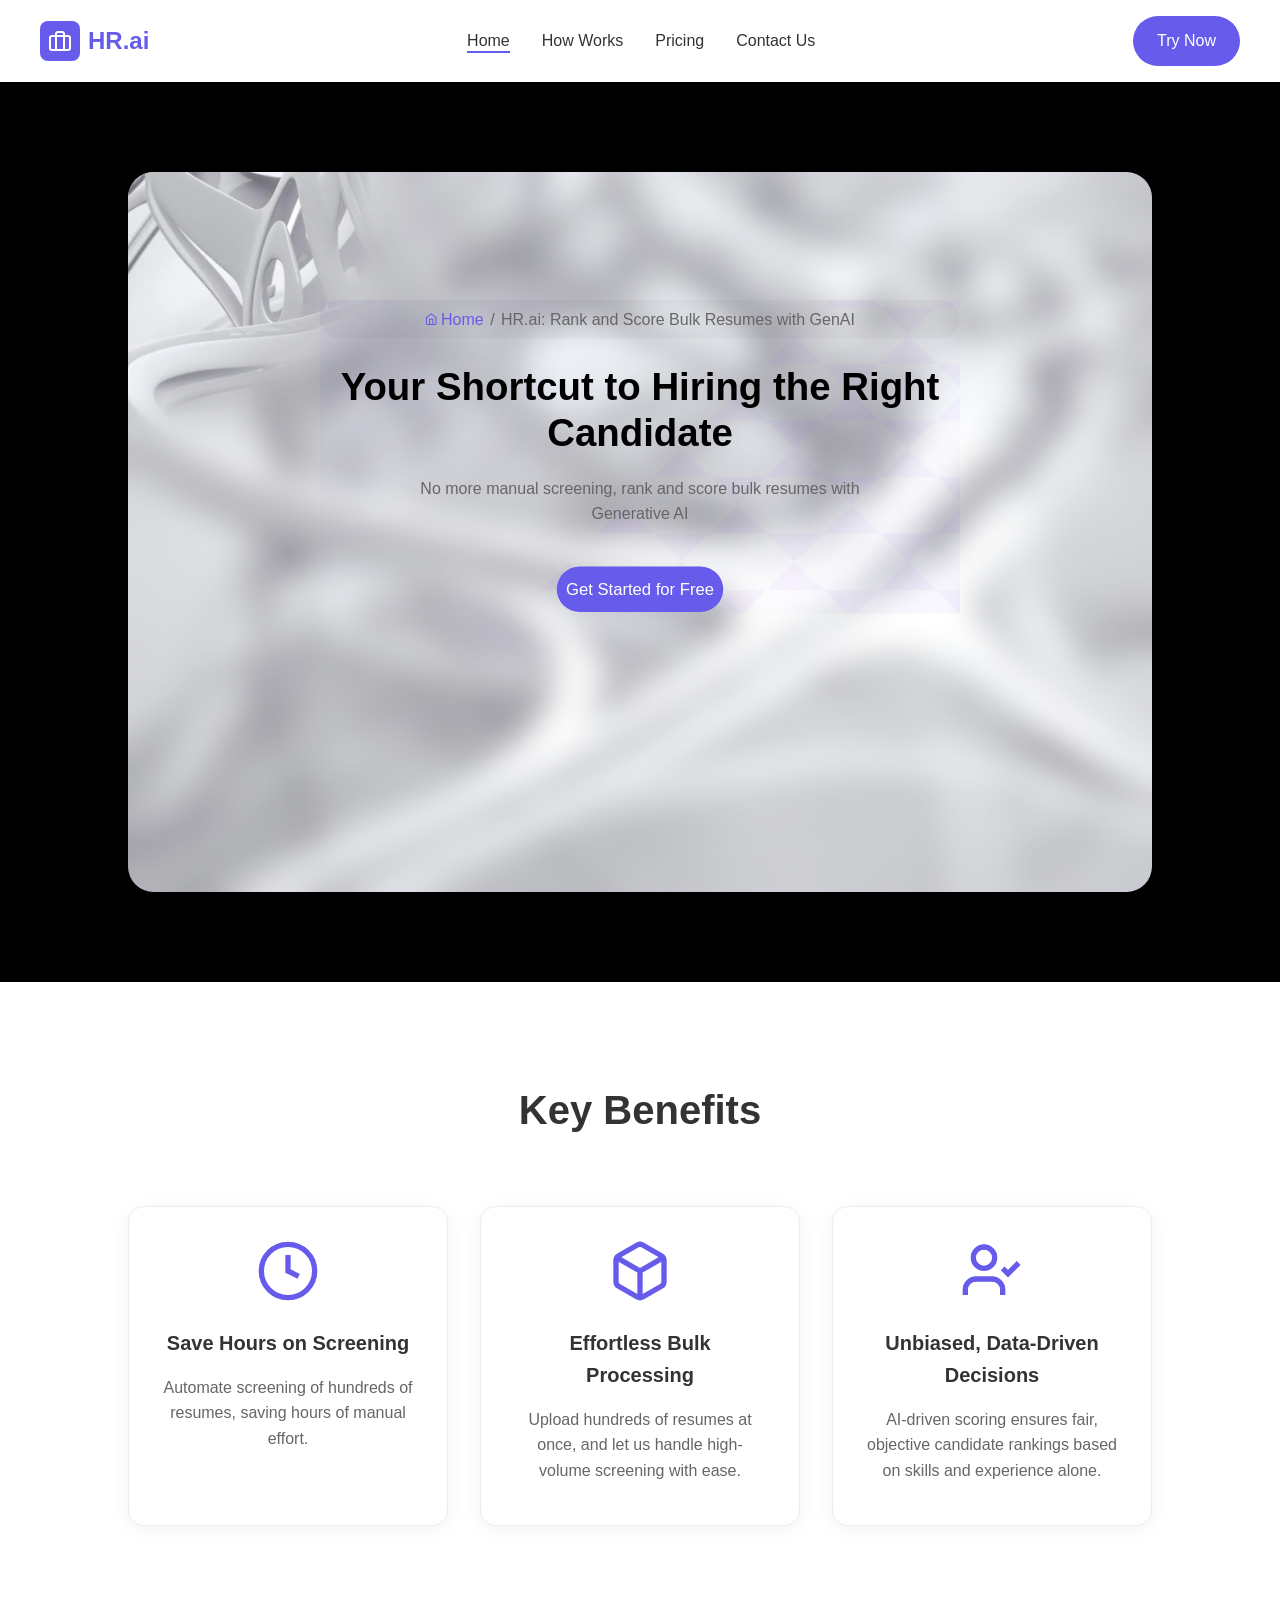
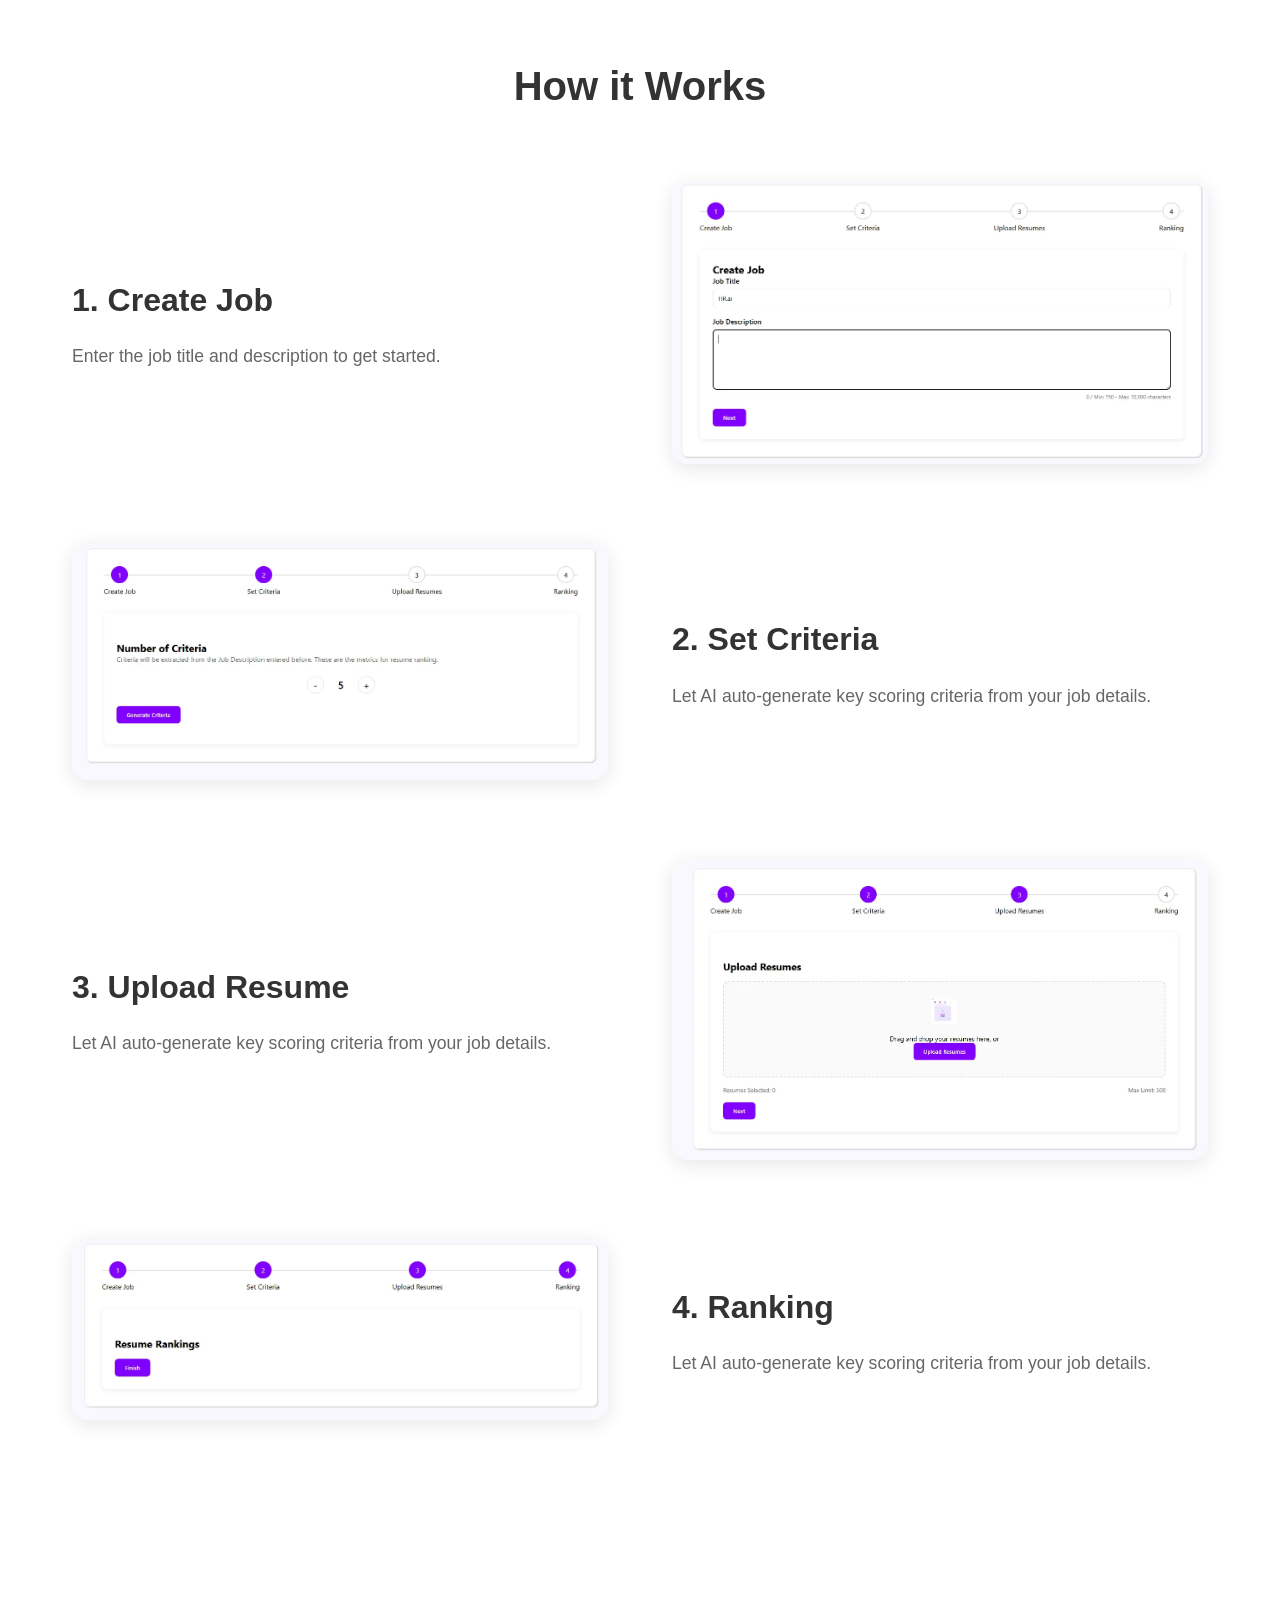
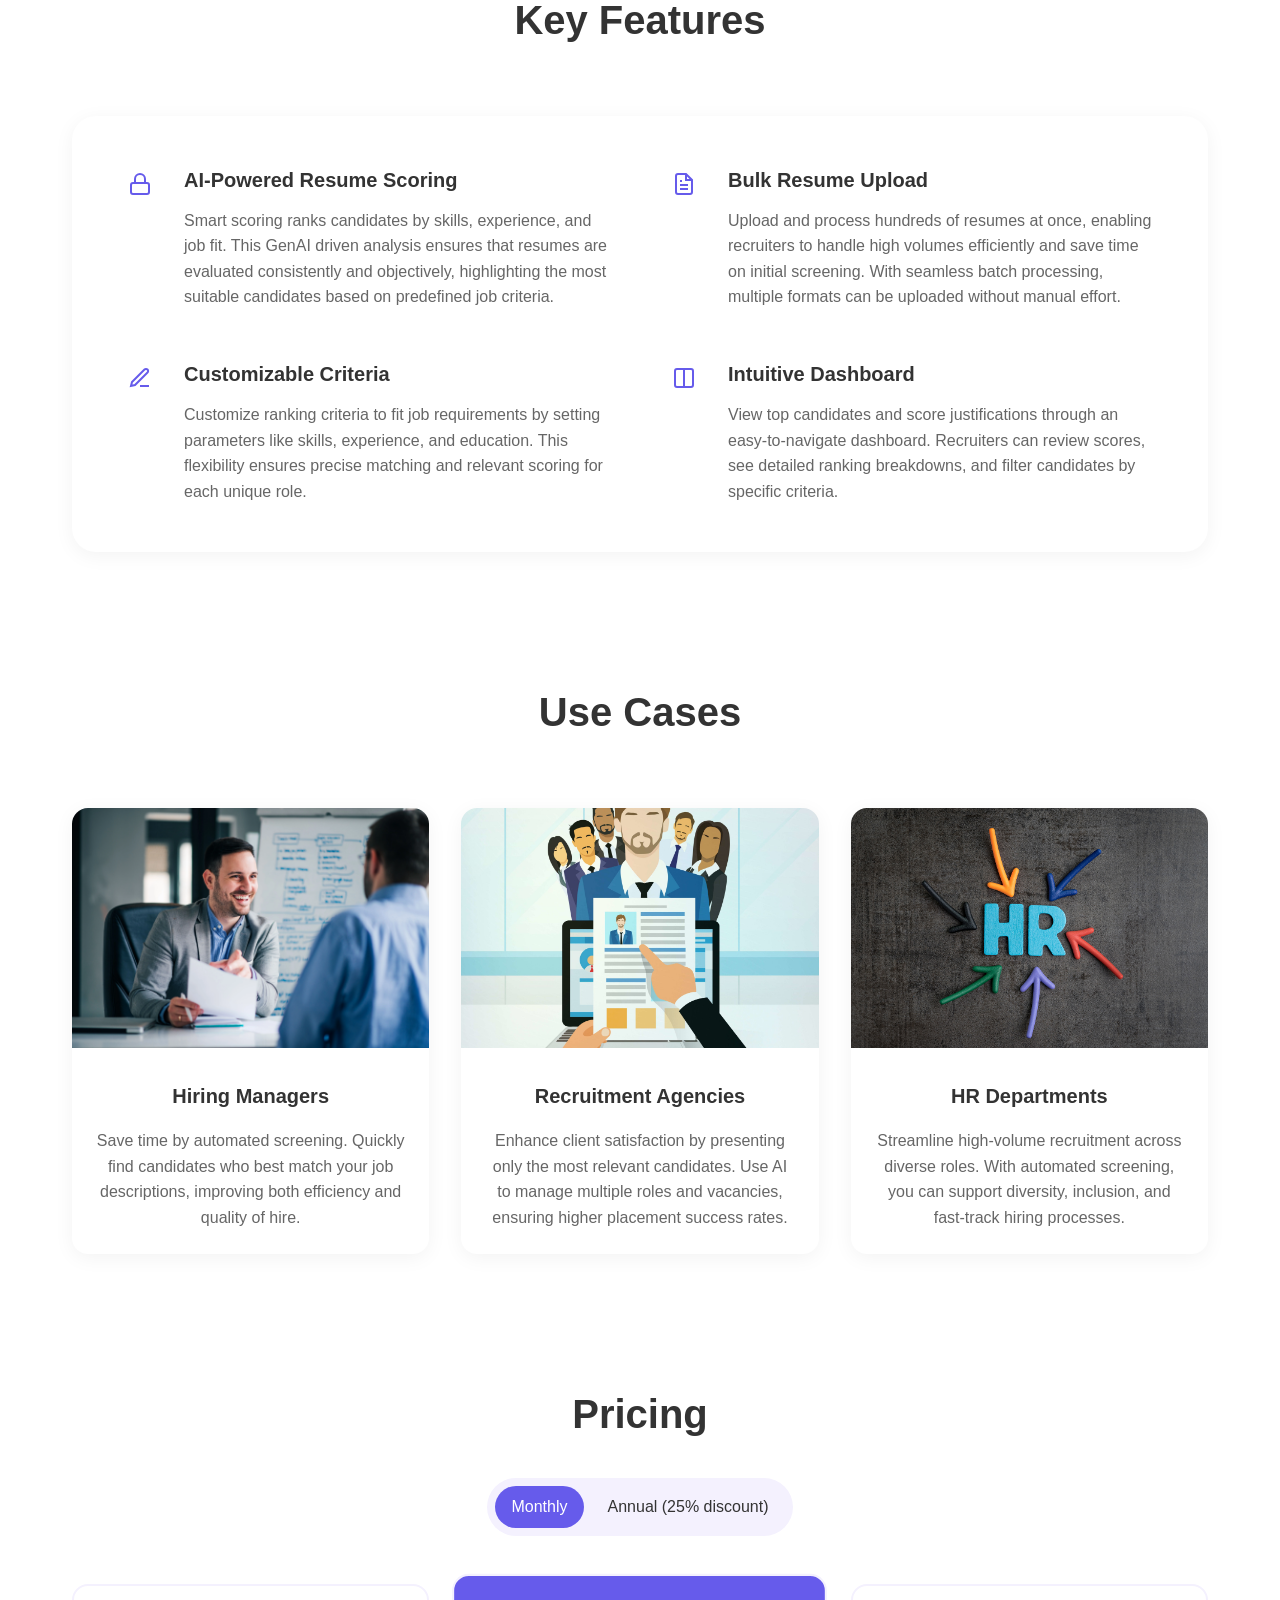
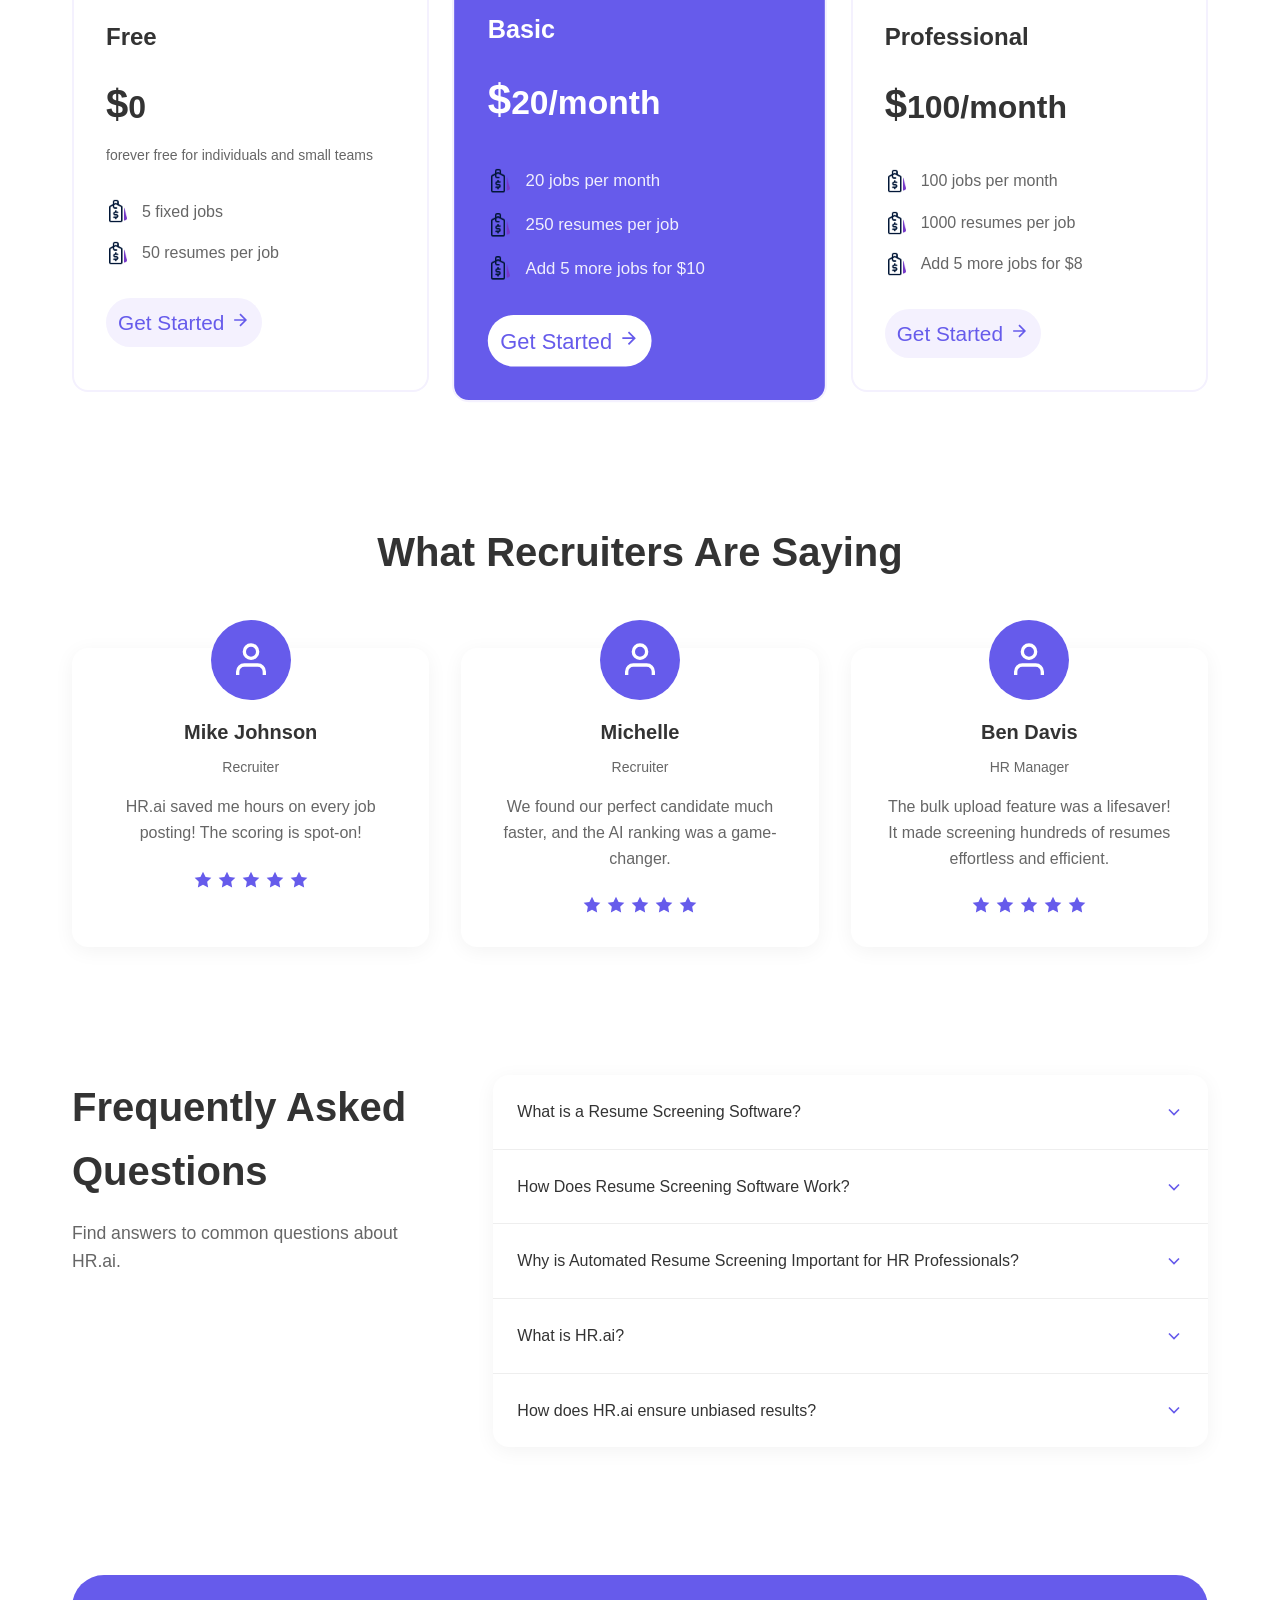
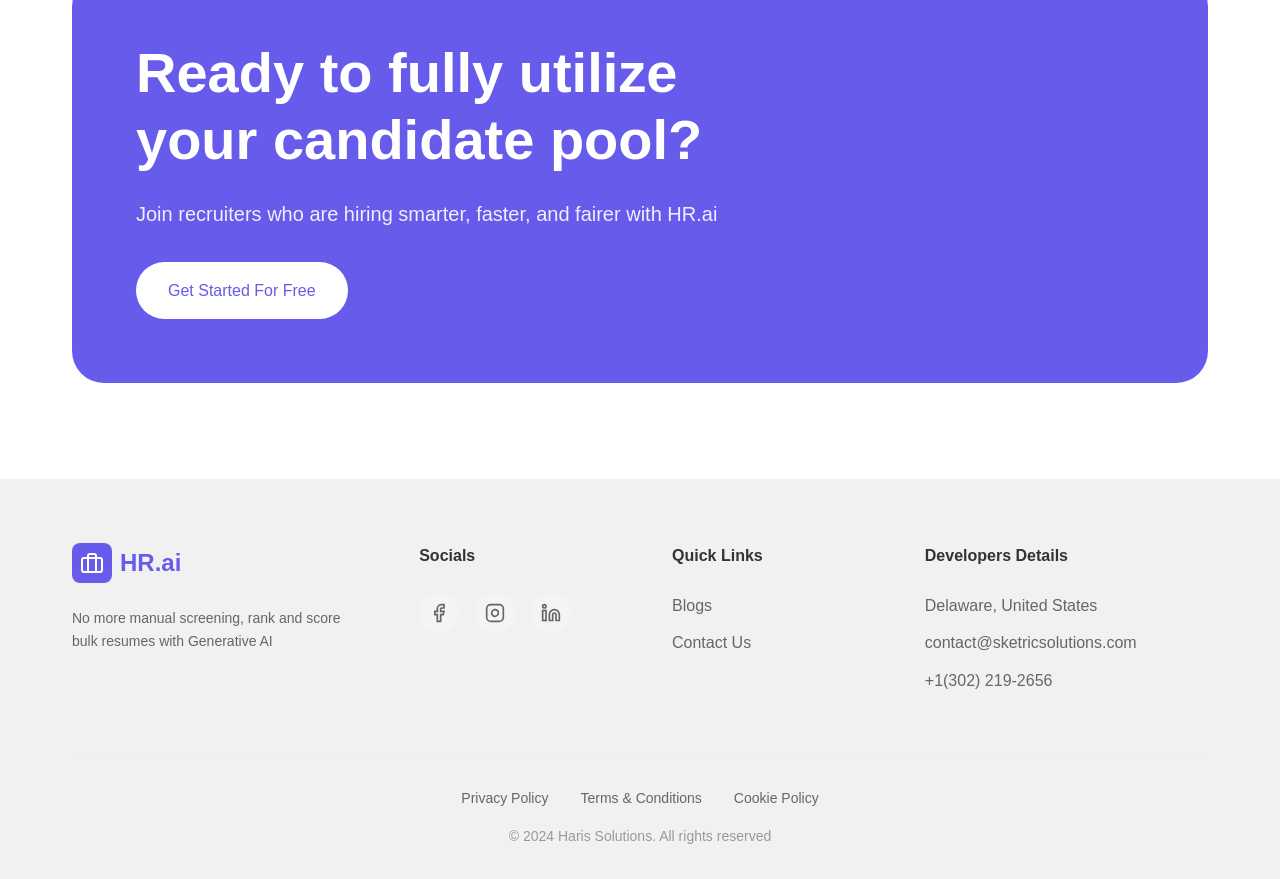
==== commit 82385ffa: "overall is completed" ====
--- a/index.html
+++ b/index.html
@@ -7,11 +7,12 @@
     <link rel="stylesheet" href="assets/stylesheets/style.css">
     <link rel="stylesheet" href="assets/stylesheets/responsive.css">
     <script src="assets/javascripts/gsap.js"></script>
+    <link rel="webiste icon" href="favicon.ico.ico">
 </head>
 <body>
     <header>
         <div class="header-container">
-            <a href="/" class="logo">
+            <a href="index.html" class="logo">
                 <div class="logo-icon">
                     <svg width="24" height="24" viewBox="0 0 24 24" fill="none" stroke="currentColor" stroke-width="2">
                         <path d="M20 7H4a2 2 0 0 0-2 2v10a2 2 0 0 0 2 2h16a2 2 0 0 0 2-2V9a2 2 0 0 0-2-2z"/>
@@ -31,11 +32,14 @@
             <a href="pages/login.html" class="try-now-btn">Try Now</a>
         </div>
     </header>
+    <!-- Header is completed -->
 
-    <main>
-        <!-- <section class="hero">
+    <main>  
+    <div class="body">
+        <div class="hero" id="hero">
+            <div class="herocontent">
             <div class="breadcrumb">
-                <a href="/">
+                <a href="index.html">
                     <svg width="16" height="16" viewBox="0 0 24 24" fill="none" stroke="currentColor" stroke-width="2">
                         <path d="M3 9l9-7 9 7v11a2 2 0 0 1-2 2H5a2 2 0 0 1-2-2z"/>
                         <polyline points="9 22 9 12 15 12 15 22"/>
@@ -48,48 +52,18 @@
     
             <h1>Your Shortcut to Hiring the Right Candidate</h1>
             <p>No more manual screening, rank and score bulk resumes with Generative AI</p>
-            <a href="#" class="get-started-btn">Get Started for Free</a>
+            <a href="pages/login.html" class="get-started-btn">Get Started for Free</a>
     
             <div class="background-decoration">
                 <div class="diagonal-lines"></div>
                 <div class="purple-blob blob-1"></div>
                 <div class="purple-blob blob-2"></div>
             </div>
-        </section> -->
-    
-    
-    <div class="body">
-        <div class="hero" id="hero">
-            <!-- <h1 class="main-title">Your Shortcut To Hiring The <br /> Right Candidate.</h1> -->
-            <div class="herocontent">
-            <div class="breadcrumb">
-                <a href="/">
-                    <svg width="16" height="16" viewBox="0 0 24 24" fill="none" stroke="currentColor" stroke-width="2">
-                        <path d="M3 9l9-7 9 7v11a2 2 0 0 1-2 2H5a2 2 0 0 1-2-2z"/>
-                        <polyline points="9 22 9 12 15 12 15 22"/>
-                    </svg>
-                    Home
-                </a>
-                <span>/</span>
-                <span>HR.ai: Rank and Score Bulk Resumes with GenAI</span>
-            </div>
-    
-            <h1>Your Shortcut to Hiring the Right Candidate</h1>
-            <p>No more manual screening, rank and score bulk resumes with Generative AI</p>
-            <a href="#" class="get-started-btn">Get Started for Free</a>
-    
-            <div class="background-decoration">
-                <div class="diagonal-lines"></div>
-                <div class="purple-blob blob-1"></div>
-                <div class="purple-blob blob-2"></div>
-            </div>
-            </div>
-    
-    
-        <!-- <img class="image1" src="https://assets.codepen.io/9051928/retro.png">
-        <img class="image2" src="https://assets.codepen.io/9051928/retro.png"> -->
-        <img class="image1" src="assets/images/hero.jpg">
-        <img class="image2" src="assets/images/hero-2.jpg">
+            </div>
+    
+    
+        <img class="image1" src="assets/images/hero.webp">
+        <img class="image2" src="assets/images/hero-2.webp">
     
         <svg xmlns="http://www.w3.org/2000/svg" id="svg-mask">
           <defs>
@@ -104,7 +78,6 @@
     
         <svg id="svgFilter" style="position: fixed;">
           <filter id="pixelate" x="0" y="0" filterUnits="objectBoundingBox">
-    
             <feGaussianBlur stdDeviation="20" />
             <feComponentTransfer>
               <feFuncA type="discrete" tableValues="1 1" />
@@ -114,8 +87,7 @@
       </div>
         </div>
     
-    
-        <!-- Add this section after the hero section -->
+        <!-- key befifts -->
     <section class="benefits">
         <h2>Key Benefits</h2>
         <div class="benefits-grid">
@@ -131,7 +103,6 @@
             </div>
             
             <div class="connector"></div>
-            
             <div class="benefit-card">
                 <div class="benefit-icon">
                     <svg viewBox="0 0 24 24">
@@ -145,7 +116,6 @@
             </div>
             
             <div class="connector"></div>
-            
             <div class="benefit-card">
                 <div class="benefit-icon">
                     <svg viewBox="0 0 24 24">
@@ -159,7 +129,8 @@
             </div>
         </div>
     </section>
-    <!-- Add this section after the benefits section -->
+
+    <!-- how it work -->
     <section class="how-it-works" id="howitwork">
         <h2>How it Works</h2>
         <!-- first step -->
@@ -170,7 +141,7 @@
             </div>
             
             <div class="how-image">
-                <img src="assets/images/Createjob.gif" alt="Create job demonstration">
+                <img src="assets/images/1st.webp" alt="Create job demonstration" />
             </div>
         </div>
         <!-- 2nd step -->
@@ -181,24 +152,34 @@
             </div>
             
             <div class="how-image">
-                <img src="assets/images/Createjob.gif" alt="Create job demonstration">
+                <img src="assets/images/2nd.webp" alt="Create job demonstration" />
             </div>
         </div>
         
         <!-- 3rd step -->
         <div class="how-content how-content-3">
             <div class="how-text">
-                <h3>2. Set Criteria</h3>
+                <h3>3. Upload Resume</h3>
                 <p>Let AI auto-generate key scoring criteria from your job details.</p>
             </div>
             
             <div class="how-image">
-                <img src="assets/images/Createjob.gif" alt="Create job demonstration">
-            </div>
-        </div>
-    </section>
-    
-    
+                <img src="assets/images/3rd.webp" alt="Create job demonstration" />
+            </div>
+        </div>
+        
+        <!-- 3rd step -->
+        <div class="how-content how-content-3">
+            
+            <div class="how-image">
+                <img src="assets/images/4th.webp" alt="Create job demonstration" />
+            </div>
+            <div class="how-text">
+                <h3>4. Ranking</h3>
+                <p>Let AI auto-generate key scoring criteria from your job details.</p>
+            </div>
+        </div>
+    </section>
         <!-- Add this section after the hero section -->
     <section class="features">
         <h2>Key Features</h2>
@@ -260,17 +241,16 @@
             </div>
         </div>
     </section>
-    
     <!-- Add this section after the features section -->
     <section class="use-cases">
         <h2>Use Cases</h2>
         <div class="use-cases-grid">
             <div class="use-case-card">
                 <img 
-                    src="assets/images/createjob.gif" 
-                    alt="Network visualization showing connected user profiles" 
-                    class="use-case-image"
-                >
+                    src="assets/images/1.webp" 
+                    alt="Hiring Managers" 
+                    class="use-case-image"   
+                />
                 <div class="use-case-content">
                     <h3 class="use-case-title">Hiring Managers</h3>
                     <p class="use-case-description">
@@ -281,10 +261,10 @@
     
             <div class="use-case-card">
                 <img 
-                    src="assets/images/createjob.gif" 
-                    alt="Professional workspace with digital recruitment tools" 
+                    src="assets/images/2.jpg" 
+                    alt="Recruitment Agencies" 
                     class="use-case-image"
-                >
+                />
                 <div class="use-case-content">
                     <h3 class="use-case-title">Recruitment Agencies</h3>
                     <p class="use-case-description">
@@ -295,8 +275,8 @@
     
             <div class="use-case-card">
                 <img 
-                    src="assets/images/createjob.gif" 
-                    alt="Holographic display of connected team members" 
+                    src="assets/images/3.jpg" 
+                    alt="Hr Departments" 
                     class="use-case-image"
                 >
                 <div class="use-case-content">
@@ -327,19 +307,11 @@
                 
                 <ul class="plan-features">
                     <li>
-                        <span class="check-icon">
-                            <svg width="20" height="20" viewBox="0 0 24 24" fill="none" stroke="currentColor" stroke-width="2">
-                                <polyline points="20 6 9 17 4 12"></polyline>
-                            </svg>
-                        </span>
+                        <img src="assets/images/pricing.webp" alt="pricing icon" width="24px" />
                         5 fixed jobs
                     </li>
                     <li>
-                        <span class="check-icon">
-                            <svg width="20" height="20" viewBox="0 0 24 24" fill="none" stroke="currentColor" stroke-width="2">
-                                <polyline points="20 6 9 17 4 12"></polyline>
-                            </svg>
-                        </span>
+                        <img src="assets/images/pricing.webp" alt="pricing icon" width="24px" />
                         50 resumes per job
                     </li>
                 </ul>
@@ -358,27 +330,16 @@
                 
                 <ul class="plan-features">
                     <li>
-                        <span class="check-icon">
-                            <svg width="20" height="20" viewBox="0 0 24 24" fill="none" stroke="currentColor" stroke-width="2">
-                                <polyline points="20 6 9 17 4 12"></polyline>
-                            </svg>
+                        <img src="assets/images/pricing.webp" alt="pricing icon" width="24px" />
                         </span>
                         20 jobs per month
                     </li>
                     <li>
-                        <span class="check-icon">
-                            <svg width="20" height="20" viewBox="0 0 24 24" fill="none" stroke="currentColor" stroke-width="2">
-                                <polyline points="20 6 9 17 4 12"></polyline>
-                            </svg>
-                        </span>
+                        <img src="assets/images/pricing.webp" alt="pricing icon" width="24px" />
                         250 resumes per job
                     </li>
                     <li>
-                        <span class="check-icon">
-                            <svg width="20" height="20" viewBox="0 0 24 24" fill="none" stroke="currentColor" stroke-width="2">
-                                <polyline points="20 6 9 17 4 12"></polyline>
-                            </svg>
-                        </span>
+                        <img src="assets/images/pricing.webp" alt="pricing icon" width="24px" />
                         Add 5 more jobs for $10
                     </li>
                 </ul>
@@ -397,27 +358,15 @@
                 
                 <ul class="plan-features">
                     <li>
-                        <span class="check-icon">
-                            <svg width="20" height="20" viewBox="0 0 24 24" fill="none" stroke="currentColor" stroke-width="2">
-                                <polyline points="20 6 9 17 4 12"></polyline>
-                            </svg>
-                        </span>
+                        <img src="assets/images/pricing.webp" alt="pricing icon" width="24px" />
                         100 jobs per month
                     </li>
                     <li>
-                        <span class="check-icon">
-                            <svg width="20" height="20" viewBox="0 0 24 24" fill="none" stroke="currentColor" stroke-width="2">
-                                <polyline points="20 6 9 17 4 12"></polyline>
-                            </svg>
-                        </span>
+                        <img src="assets/images/pricing.webp" alt="pricing icon" width="24px" />
                         1000 resumes per job
                     </li>
                     <li>
-                        <span class="check-icon">
-                            <svg width="20" height="20" viewBox="0 0 24 24" fill="none" stroke="currentColor" stroke-width="2">
-                                <polyline points="20 6 9 17 4 12"></polyline>
-                            </svg>
-                        </span>
+                        <img src="assets/images/pricing.webp" alt="pricing icon" width="24px" />
                         Add 5 more jobs for $8
                     </li>
                 </ul>
@@ -431,8 +380,6 @@
             </div>
         </div>
     </section>
-    
-    
     <section class="testimonials">
         <h2>What Recruiters Are Saying</h2>
         
@@ -446,7 +393,7 @@
                 </div>
                 <h3 class="testimonial-name">Mike Johnson</h3>
                 <p class="testimonial-role">Recruiter</p>
-                <p class="testimonial-text">Resumes Ranker saved me hours on every job posting! The scoring is spot-on!</p>
+                <p class="testimonial-text">HR.ai saved me hours on every job posting! The scoring is spot-on!</p>
                 <div class="star-rating">
                     <svg width="20" height="20" viewBox="0 0 24 24" fill="currentColor">
                         <polygon points="12 2 15.09 8.26 22 9.27 17 14.14 18.18 21.02 12 17.77 5.82 21.02 7 14.14 2 9.27 8.91 8.26 12 2"/>
@@ -525,14 +472,11 @@
             </div>
         </div>
     </section>
-    
-    
-    
     <section class="faq-section">
         <div class="faq-container">
             <div class="faq-header">
                 <h2>Frequently Asked Questions</h2>
-                <p>Find answers to common questions about Resumes Ranker.</p>
+                <p>Find answers to common questions about HR.ai.</p>
             </div>
     
             <div class="faq-list">
@@ -574,46 +518,43 @@
     
                 <div class="faq-item">
                     <div class="faq-question" role="button" aria-expanded="false" tabindex="0">
-                        What is Resumes Ranker?
+                        What is HR.ai?
                         <svg viewBox="0 0 24 24" fill="none" stroke="currentColor" stroke-width="2">
                             <polyline points="6 9 12 15 18 9"></polyline>
                         </svg>
                     </div>
                     <div class="faq-answer">
-                        Resumes Ranker is an AI-powered resume screening platform that helps recruiters and HR professionals efficiently process and evaluate job applications. It provides automated ranking, scoring, and insights for better hiring decisions.
+                        HR.ai is an AI-powered resume screening platform that helps recruiters and HR professionals efficiently process and evaluate job applications. It provides automated ranking, scoring, and insights for better hiring decisions.
                     </div>
                 </div>
     
                 <div class="faq-item">
                     <div class="faq-question" role="button" aria-expanded="false" tabindex="0">
-                        How does Resumes Ranker ensure unbiased results?
+                        How does HR.ai ensure unbiased results?
                         <svg viewBox="0 0 24 24" fill="none" stroke="currentColor" stroke-width="2">
                             <polyline points="6 9 12 15 18 9"></polyline>
                         </svg>
                     </div>
                     <div class="faq-answer">
-                        Resumes Ranker uses objective criteria based solely on skills, experience, and qualifications. The AI is trained to ignore demographic information and focuses only on job-relevant factors, promoting fair and unbiased candidate evaluation.
-                    </div>
-                </div>
-            </div>
-        </div>
-    </section>
-    
-    
+                        HR.ai uses objective criteria based solely on skills, experience, and qualifications. The AI is trained to ignore demographic information and focuses only on job-relevant factors, promoting fair and unbiased candidate evaluation.
+                    </div>
+                </div>
+            </div>
+        </div>
+    </section>
     <!-- cta section -->
     <section class="cta-section">
         <div class="cta-container">
             <div class="cta-content">
                 <h2>Ready to fully utilize your candidate pool?</h2>
-                <p>Join recruiters who are hiring smarter, faster, and fairer with Resumes Ranker</p>
+                <p>Join recruiters who are hiring smarter, faster, and fairer with HR.ai</p>
                 <a href="#" class="cta-button">Get Started For Free</a>
             </div>
         </div>
     </section>
-       
     </main>
-       
 
+    <!-- footer start -->
     <footer class="footer">
         <div class="footer-container">
             <div class="footer-content">
@@ -625,7 +566,7 @@
                                 <path d="M16 21V5a2 2 0 0 0-2-2h-4a2 2 0 0 0-2 2v16"/>
                             </svg>
                         </div>
-                        Resumes Ranker
+                        HR.ai
                     </a>
                     <p class="footer-description">
                         No more manual screening, rank and score bulk resumes with Generative AI
@@ -681,14 +622,11 @@
                     <a href="/terms">Terms & Conditions</a>
                     <a href="/cookies">Cookie Policy</a>
                 </div>
-                <p class="copyright">© 2024 Sketric Solutions. All rights reserved</p>
+                <p class="copyright">© 2024 Haris Solutions. All rights reserved</p>
             </div>
         </div>
     </footer>
-    
-    
-    
+
     <script src="assets/javascripts/app.js"></script>
-
 </body>
 </html>
--- a/assets/stylesheets/style.css
+++ b/assets/stylesheets/style.css
@@ -4,7 +4,6 @@
     box-sizing: border-box;
     font-family: -apple-system, BlinkMacSystemFont, 'Segoe UI', Roboto, Oxygen, Ubuntu, Cantarell, sans-serif;
 }
-
 html{
     scroll-behavior: smooth;
 }
@@ -13,14 +12,12 @@
     --text-color: #333;
     --background-color: #fff;
 }
-
 body {
     background-color: var(--background-color);
     color: var(--text-color);
     line-height: 1.6;
     overflow-x: hidden;
 }
-
 /* Header Styles */
 header {
     background: var(--background-color);
@@ -30,7 +27,6 @@
     z-index: 1000;
     box-shadow: 0 2px 10px rgba(0, 0, 0, 0.1);
 }
-
 .header-container {
     max-width: 1200px;
     margin: 0 auto;
@@ -38,7 +34,6 @@
     justify-content: space-between;
     align-items: center;
 }
-
 .logo {
     display: flex;
     align-items: center;
@@ -48,7 +43,6 @@
     font-weight: bold;
     font-size: 1.5rem;
 }
-
 .logo-icon {
     background: var(--primary-color);
     color: white;
@@ -59,20 +53,17 @@
     align-items: center;
     justify-content: center;
 }
-
 nav ul {
     display: flex;
     gap: 2rem;
     list-style: none;
 }
-
 nav a {
     text-decoration: none;
     color: var(--text-color);
     font-weight: 500;
     position: relative;
 }
-
 nav a.active::after {
     content: '';
     position: absolute;
@@ -82,7 +73,6 @@
     height: 2px;
     background-color: var(--primary-color);
 }
-
 .try-now-btn {
     background: var(--primary-color);
     color: white;
@@ -94,23 +84,9 @@
     cursor: pointer;
     transition: background-color 0.3s;
 }
-
 .try-now-btn:hover {
     background-color: #6700cc;
 }
-
-/* Hero Section */
-/* 
-.hero {
-    max-width: 1200px;
-    margin: 2rem auto;
-    padding: 2rem;
-    text-align: center;
-    position: relative;
-}
-*/
-
-
 .body {
     display: flex;
     flex-direction: column;
@@ -120,7 +96,6 @@
     overflow: hidden;
     background-color: black;
   }
-  
   .hero {
     position: relative;
     height: 100vh;
@@ -133,27 +108,22 @@
     align-items: center;
     transform: scale(0.8);
   }
-  
  .hero img {
     position: absolute;
     width: 100%;
     height: 100%;
     object-fit: cover;
     cursor: pointer;
-  
     transition: filter 0.5s ease-out;
   }
-  
   .image1 {
     filter: url(#pixelate);
     z-index: 1;
   }
-  
   .image2 {
     mask: url(#circleMask);
     z-index: 500;
   }
-  
   .herocontent {
     position: absolute;
     z-index: 1000;
@@ -163,7 +133,6 @@
     color: #000;
     text-align: center;
   }
-
   .breadcrumb {
     display: flex;
     align-items: center;
@@ -176,7 +145,6 @@
     font-size: 20px;    
     font-weight: 500;
 }
-
 .breadcrumb a {
     color: var(--primary-color);
     text-decoration: none;
@@ -184,11 +152,9 @@
     align-items: center;
     gap: 0.25rem;
 }
-
 .breadcrumb span {
     color: #666;
 }
-
 .hero h1 {
     font-size: 3rem;
     font-weight: 700;
@@ -198,7 +164,6 @@
     margin-left: auto;
     margin-right: auto;
 }
-
 .hero p {
     font-size: 1.25rem;
     color: #666;
@@ -207,7 +172,6 @@
     margin-left: auto;
     margin-right: auto;
 }
-
 .get-started-btn {
     background: var(--primary-color);
     color: white;
@@ -219,14 +183,6 @@
     transition: background-color 0.3s;
     font-size: 1.30rem;
 }
-
-/* .get-started-btn:hover {
-    background-color: #6700cc;
-}  */
-
-
-
-
   svg#svg-mask,
   svg#svgFilter {
     position: absolute;
@@ -236,11 +192,6 @@
     left: 0;
     overflow: visible;
   }
-  
-
-
-
-/* Background Decorations */
 .background-decoration {
     position: absolute;
     width: 100%;
@@ -250,7 +201,6 @@
     overflow: hidden;
     z-index: -1;
 }
-
 .diagonal-lines {
     position: absolute;
     width: 200%;
@@ -263,7 +213,6 @@
     background-size: 100px 100px;
     transform: rotate(-45deg);
 }
-
 .purple-blob {
     position: absolute;
     width: 300px;
@@ -273,19 +222,14 @@
     opacity: 0.1;
     border-radius: 50%;
 }
-
 .blob-1 {
     top: -150px;
     left: -150px;
 }
-
 .blob-2 {
     bottom: -150px;
     right: -150px;
 }
-
-
-
 .benefits {
     max-width: 1200px;
     margin: 4rem auto;
@@ -293,14 +237,12 @@
     text-align: center;
     position: relative;
 }
-
 .benefits h2 {
     font-size: 2.5rem;
     font-weight: 800;
     margin-bottom: 4rem;
     color: var(--text-color);
 }
-
 .benefits-grid {
     display: flex;
     justify-content: center;
@@ -309,7 +251,6 @@
     margin-top: 2rem;
     position: relative;
 }
-
 .benefit-card {
     flex: 1;
     max-width: 320px;
@@ -319,14 +260,14 @@
     box-shadow: 0 4px 20px rgba(0, 0, 0, 0.05);
     position: relative;
     z-index: 1;
-}
-
+    border: 1px solid #ededed;
+    height: 320px;
+}
 .benefit-icon {
     width: 64px;
     height: 64px;
     margin: 0 auto 1.5rem;
 }
-
 .benefit-icon svg {
     width: 100%;
     height: 100%;
@@ -334,20 +275,17 @@
     fill: none;
     stroke-width: 2;
 }
-
 .benefit-title {
     font-size: 1.25rem;
     font-weight: 600;
     margin-bottom: 1rem;
     color: var(--text-color);
 }
-
 .benefit-description {
     color: #666;
     line-height: 1.6;
     font-size: 1rem;
 }
-
 .connector {
     position: absolute;
     top: 32px;
@@ -359,22 +297,18 @@
     align-items: center;
     z-index: 0;
 }
-
 .connector::before {
     content: "";
     width: 100%;
     height: 2px;
     border-top: 2px dashed rgba(128, 0, 255, 0.3);
 }
-
-/* how it work section css */
 .how-it-works {
     max-width: 1200px;
     margin: 4rem auto;
     padding: 2rem;
     position: relative;
 }
-
 .how-it-works h2 {
     text-align: center;
     font-size: 2.5rem;
@@ -382,31 +316,27 @@
     margin-bottom: 4rem;
     color: var(--text-color);
 }
-
 .how-content {
     display: flex;
     justify-content: space-between;
     align-items: center;
     gap: 4rem;
-}
-
+    margin: 40px 0px;
+}
 .how-text {
     flex: 1;
 }
-
 .how-text h3 {
     font-size: 2rem;
     font-weight: 700;
     margin-bottom: 1rem;
     color: var(--text-color);
 }
-
 .how-text p {
     color: #666;
     font-size: 1.1rem;
     line-height: 1.6;
 }
-
 .how-image {
     flex: 1;
     border-radius: 1rem;
@@ -419,29 +349,19 @@
     height: auto;
     display: block;
 }
-
-/* how content 2 */
 .how-content-2{
     flex-direction: row-reverse;    
     margin-top: 80px;
 }
-
-/* how content 3 */
 .how-content-3{
     margin-top: 80px;
 }
-
-
-
-
-/* Add these styles to the existing CSS */
 .features {
     max-width: 1200px;
     margin: 4rem auto;
     padding: 2rem;
     position: relative;
 }
-
 .features h2 {
     text-align: center;
     font-size: 2.5rem;
@@ -449,26 +369,22 @@
     margin-bottom: 4rem;
     color: var(--text-color);
 }
-
 .features-container {
     background: white;
     border-radius: 1.5rem;
     padding: 3rem;
     box-shadow: 0 4px 20px rgba(0, 0, 0, 0.05);
 }
-
 .features-grid {
     display: grid;
     grid-template-columns: repeat(2, 1fr);
     gap: 3rem;
 }
-
 .feature-item {
     display: flex;
     gap: 1.5rem;
     align-items: flex-start;
 }
-
 .feature-icon {
     width: 40px;
     height: 40px;
@@ -478,28 +394,23 @@
     color: var(--primary-color);
     flex-shrink: 0;
 }
-
 .feature-content h3 {
     font-size: 1.25rem;
     font-weight: 600;
     margin-bottom: 0.75rem;
     color: var(--text-color);
 }
-
 .feature-content p {
     color: #666;
     line-height: 1.6;
     font-size: 1rem;
 }
-
-/* Add these styles to the existing CSS */
 .use-cases {
     max-width: 1200px;
     margin: 4rem auto;
     padding: 2rem;
     position: relative;
 }
-
 .use-cases h2 {
     text-align: center;
     font-size: 2.5rem;
@@ -507,13 +418,11 @@
     margin-bottom: 4rem;
     color: var(--text-color);
 }
-
 .use-cases-grid {
     display: grid;
     grid-template-columns: repeat(3, 1fr);
     gap: 2rem;
 }
-
 .use-case-card {
     background: white;
     border-radius: 1rem;
@@ -521,43 +430,35 @@
     box-shadow: 0 4px 20px rgba(0, 0, 0, 0.05);
     transition: transform 0.3s ease;
 }
-
 .use-case-card:hover {
     transform: translateY(-5px);
 }
-
 .use-case-image {
     width: 100%;
     height: 240px;
     object-fit: cover;
 }
-
 .use-case-content {
     padding: 1.5rem;
     text-align: center;
 }
-
 .use-case-title {
     font-size: 1.25rem;
     font-weight: 600;
     margin-bottom: 1rem;
     color: var(--text-color);
 }
-
 .use-case-description {
     color: #666;
     line-height: 1.6;
     font-size: 1rem;
 }
-
-/* Add these styles to the existing CSS */
 .pricing {
     max-width: 1200px;
     margin: 4rem auto;
     padding: 2rem;
     position: relative;
 }
-
 .pricing h2 {
     text-align: center;
     font-size: 2.5rem;
@@ -565,14 +466,12 @@
     margin-bottom: 2rem;
     color: var(--text-color);
 }
-
 .billing-toggle {
     display: flex;
     justify-content: center;
     align-items: center;
     margin-bottom: 3rem;
 }
-
 .toggle-wrapper {
     background: #f4f1fe;
     padding: 0.5rem;
@@ -581,7 +480,6 @@
     align-items: center;
     gap: 0.5rem;
 }
-
 .toggle-option {
     padding: 0.5rem 1rem;
     border-radius: 100px;
@@ -589,19 +487,16 @@
     font-weight: 500;
     transition: all 0.3s ease;
 }
-
 .toggle-option.active {
     background: var(--primary-color);
     color: white;
 }
-
 .pricing-grid {
     display: grid;
     grid-template-columns: repeat(3, 1fr);
     gap: 2rem;
     margin-top: 2rem;
 }
-
 .pricing-card {
     background: white;
     border: 2px solid #f4f1fe;
@@ -609,49 +504,40 @@
     padding: 2rem;
     transition: all 0.3s ease;
 }
-
 .pricing-card.featured {
     background: var(--primary-color);
     color: white;
     transform: scale(1.05);
 }
-
 .pricing-card:hover {
     box-shadow: 0 8px 30px rgba(0, 0, 0, 0.1);
 }
-
 .plan-name {
     font-size: 1.5rem;
     font-weight: 600;
     margin-bottom: 1rem;
 }
-
 .plan-price {
     font-size: 2.5rem;
     font-weight: 700;
     margin-bottom: 0.5rem;
 }
-
 .plan-price span {
-    font-size: 1rem;
-    font-weight: normal;
-}
-
+    font-size: 2rem;
+    font-weight: bold;
+}
 .plan-description {
     color: #666;
     font-size: 0.875rem;
     margin-bottom: 2rem;
 }
-
 .featured .plan-description {
     color: rgba(255, 255, 255, 0.8);
 }
-
 .plan-features {
     list-style: none;
     margin: 2rem 0;
 }
-
 .plan-features li {
     display: flex;
     align-items: center;
@@ -659,22 +545,17 @@
     margin-bottom: 1rem;
     color: #666;
 }
-
 .featured .plan-features li {
     color: rgba(255, 255, 255, 0.9);
 }
-
 .check-icon {
     color: var(--primary-color);
     display: flex;
 }
-
 .featured .check-icon {
     color: white;
 }
-
 .get-started-btn {
-    /* width: 100%; */
     padding: 0.75rem;
     border: none;
     border-radius: 100px;
@@ -682,29 +563,23 @@
     cursor: pointer;
     transition: all 0.3s ease;
 }
-
 .pricing-card:not(.featured) .get-started-btn {
     background: #f4f1fe;
     color: var(--primary-color);
 }
-
 .featured .get-started-btn {
     background: white;
     color: var(--primary-color);
 }
-
 .get-started-btn:hover {
     opacity: 0.9;
 }
-
-/* Add these styles to the existing CSS */
 .testimonials {
     max-width: 1200px;
     margin: 4rem auto;
     padding: 2rem;
     position: relative;
 }
-
 .testimonials h2 {
     text-align: center;
     font-size: 2.5rem;
@@ -712,13 +587,11 @@
     margin-bottom: 4rem;
     color: var(--text-color);
 }
-
 .testimonials-grid {
     display: grid;
     grid-template-columns: repeat(3, 1fr);
     gap: 2rem;
 }
-
 .testimonial-card {
     background: white;
     border-radius: 1rem;
@@ -726,7 +599,6 @@
     text-align: center;
     box-shadow: 0 4px 20px rgba(0, 0, 0, 0.05);
 }
-
 .avatar {
     width: 80px;
     height: 80px;
@@ -738,39 +610,32 @@
     justify-content: center;
     color: white;
 }
-
 .avatar svg {
     width: 40px;
     height: 40px;
 }
-
 .testimonial-name {
     font-size: 1.25rem;
     font-weight: 600;
     margin-bottom: 0.5rem;
     color: var(--text-color);
 }
-
 .testimonial-role {
     color: #666;
     font-size: 0.875rem;
     margin-bottom: 1rem;
 }
-
 .testimonial-text {
     color: #666;
     line-height: 1.6;
     margin-bottom: 1.5rem;
 }
-
 .star-rating {
     display: flex;
     justify-content: center;
     gap: 0.25rem;
     color: var(--primary-color);
 }
-
-/* Add these styles to the existing CSS */
 .faq-section {
     max-width: 1200px;
     margin: 4rem auto;
@@ -784,7 +649,6 @@
     gap: 4rem;
     align-items: start;
 }
-
 .faq-header h2 {
     font-size: 2.5rem;
     font-weight: 800;
@@ -804,7 +668,6 @@
     box-shadow: 0 4px 20px rgba(0, 0, 0, 0.05);
     overflow: hidden;
 }
-
 .faq-item {
     border-bottom: 1px solid #eee;
 }
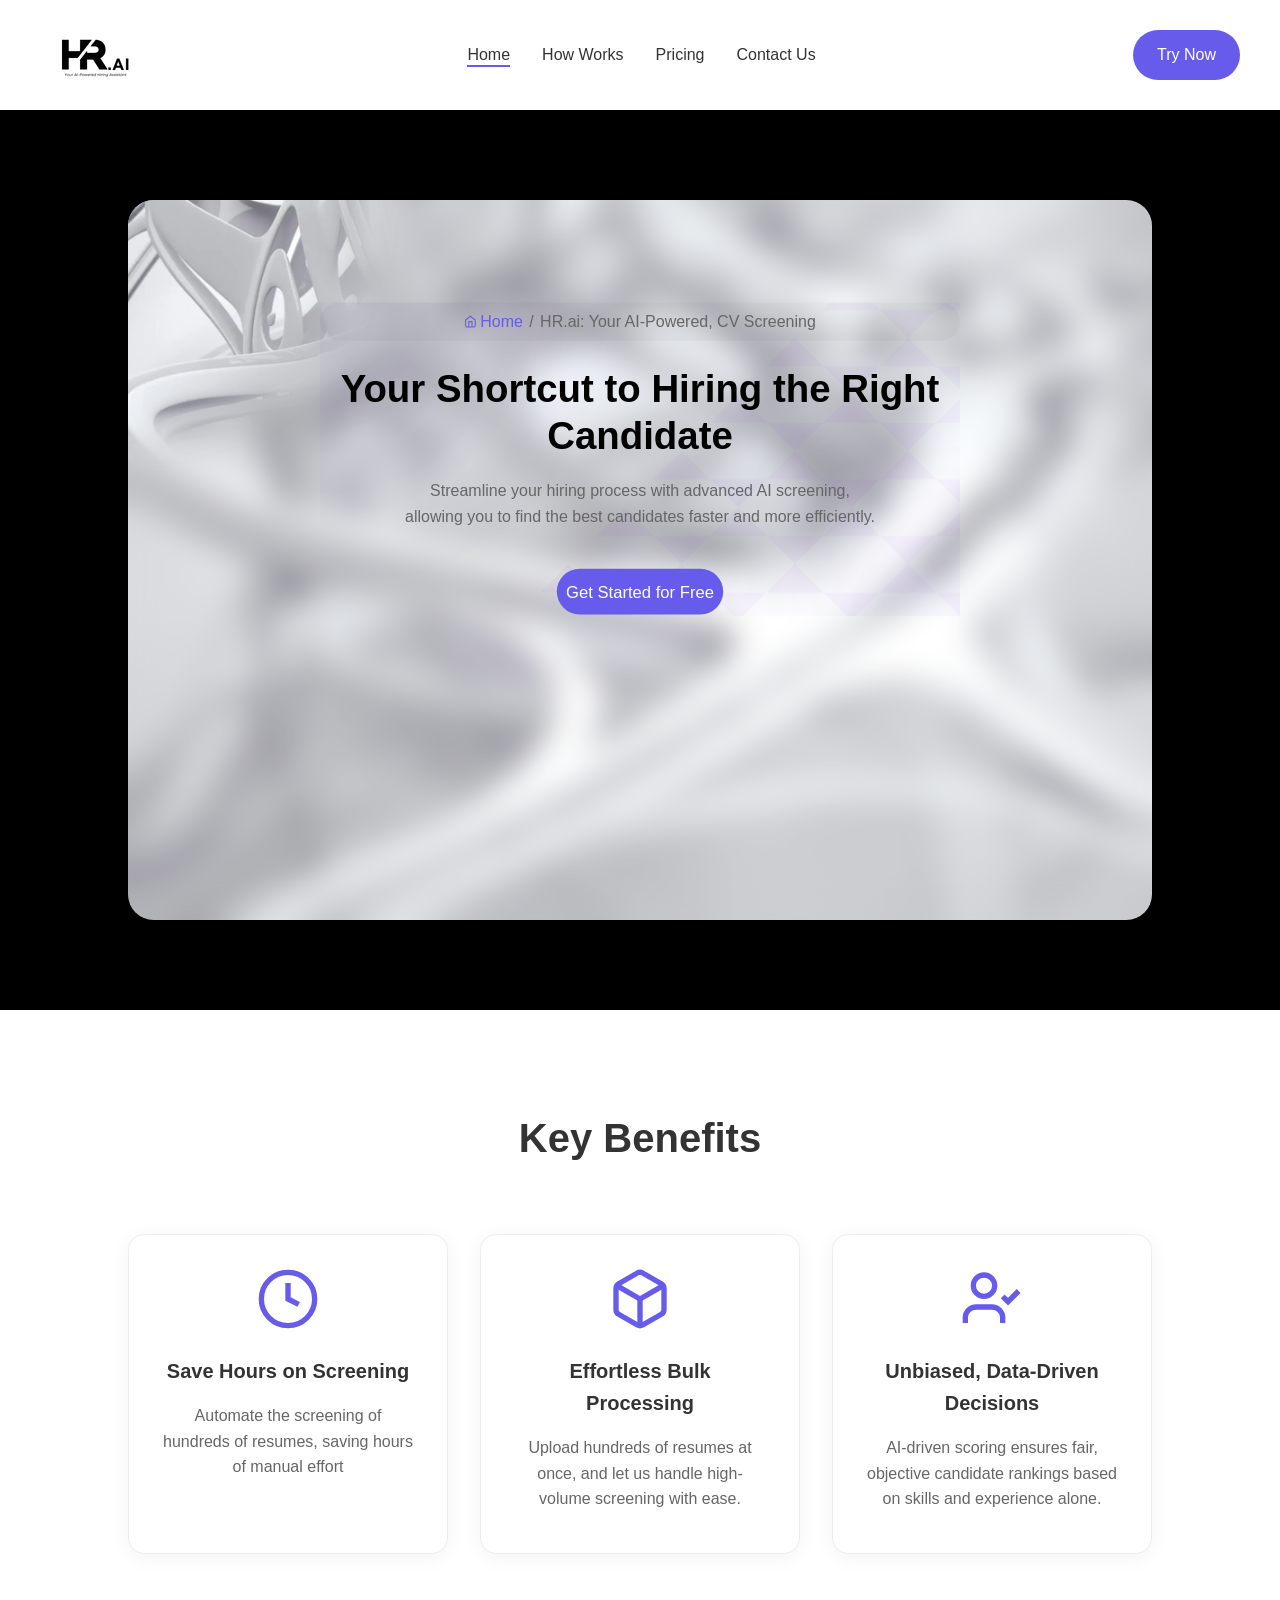
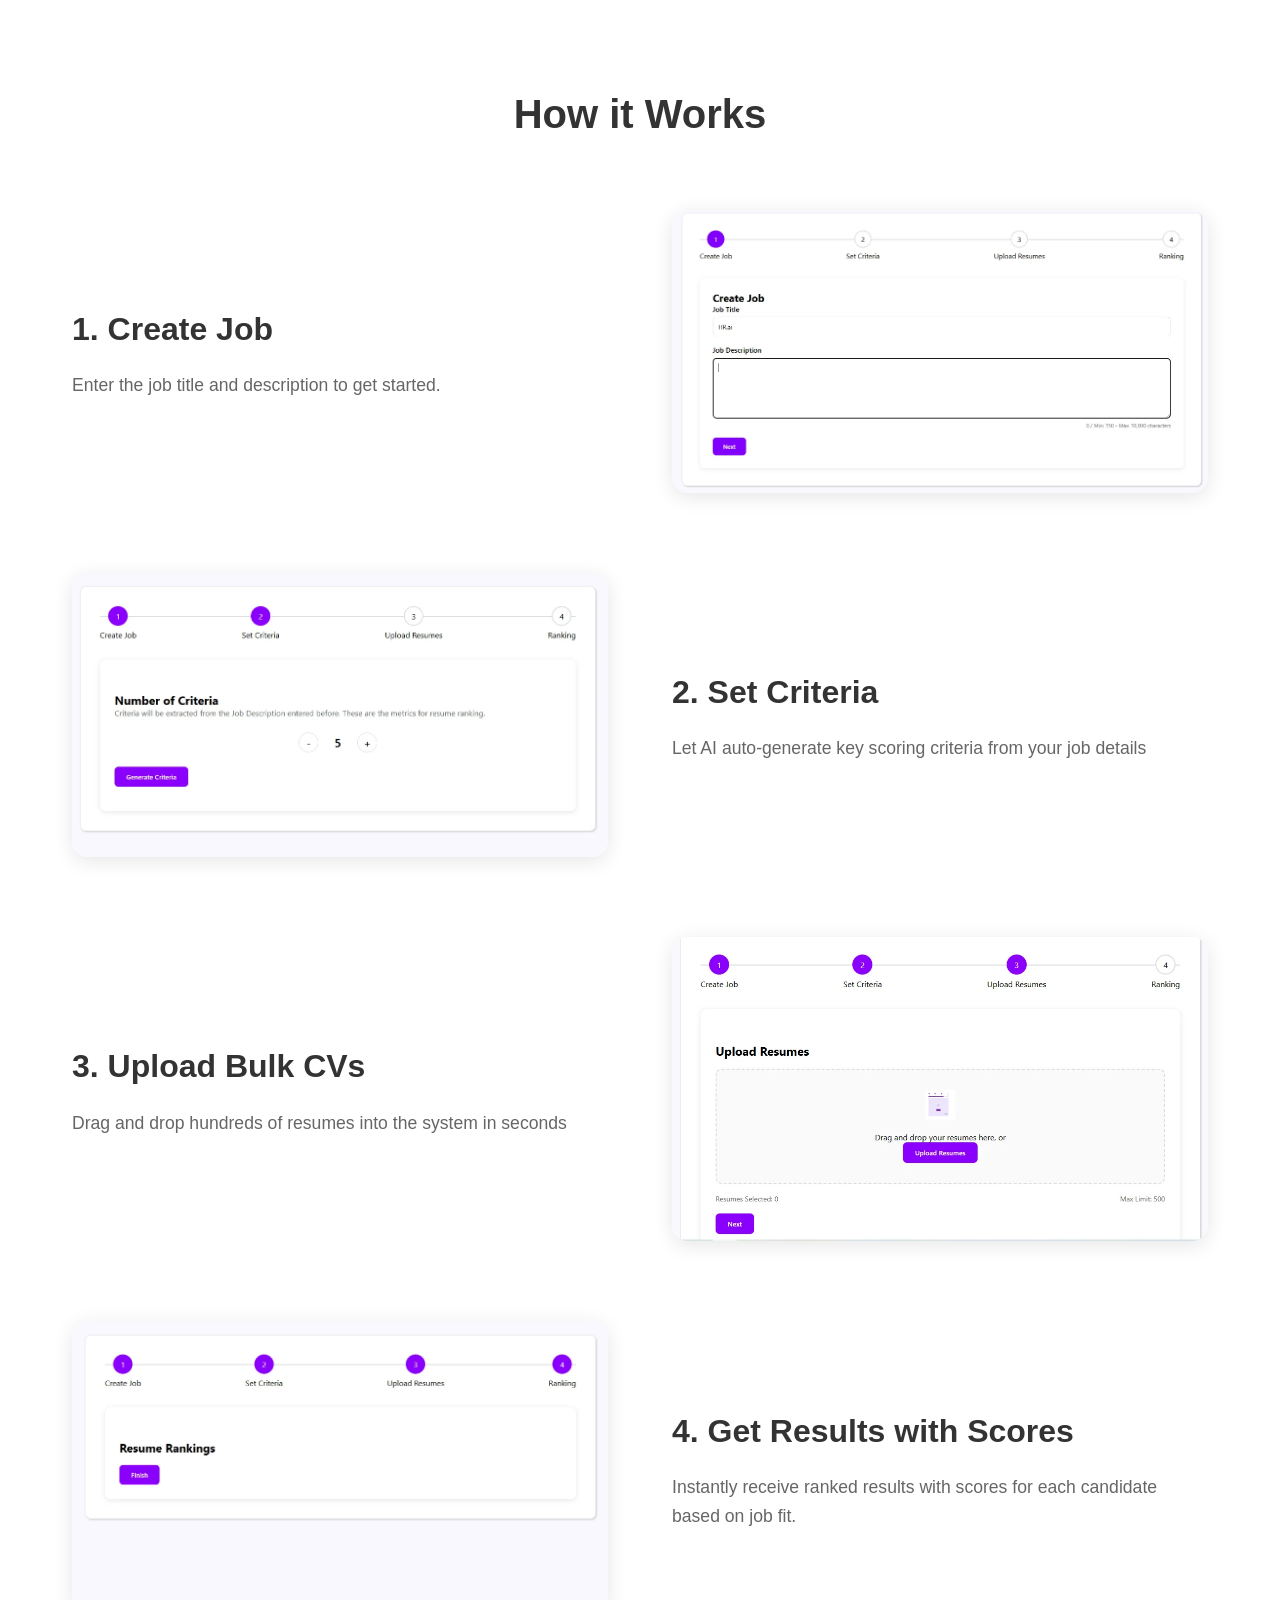
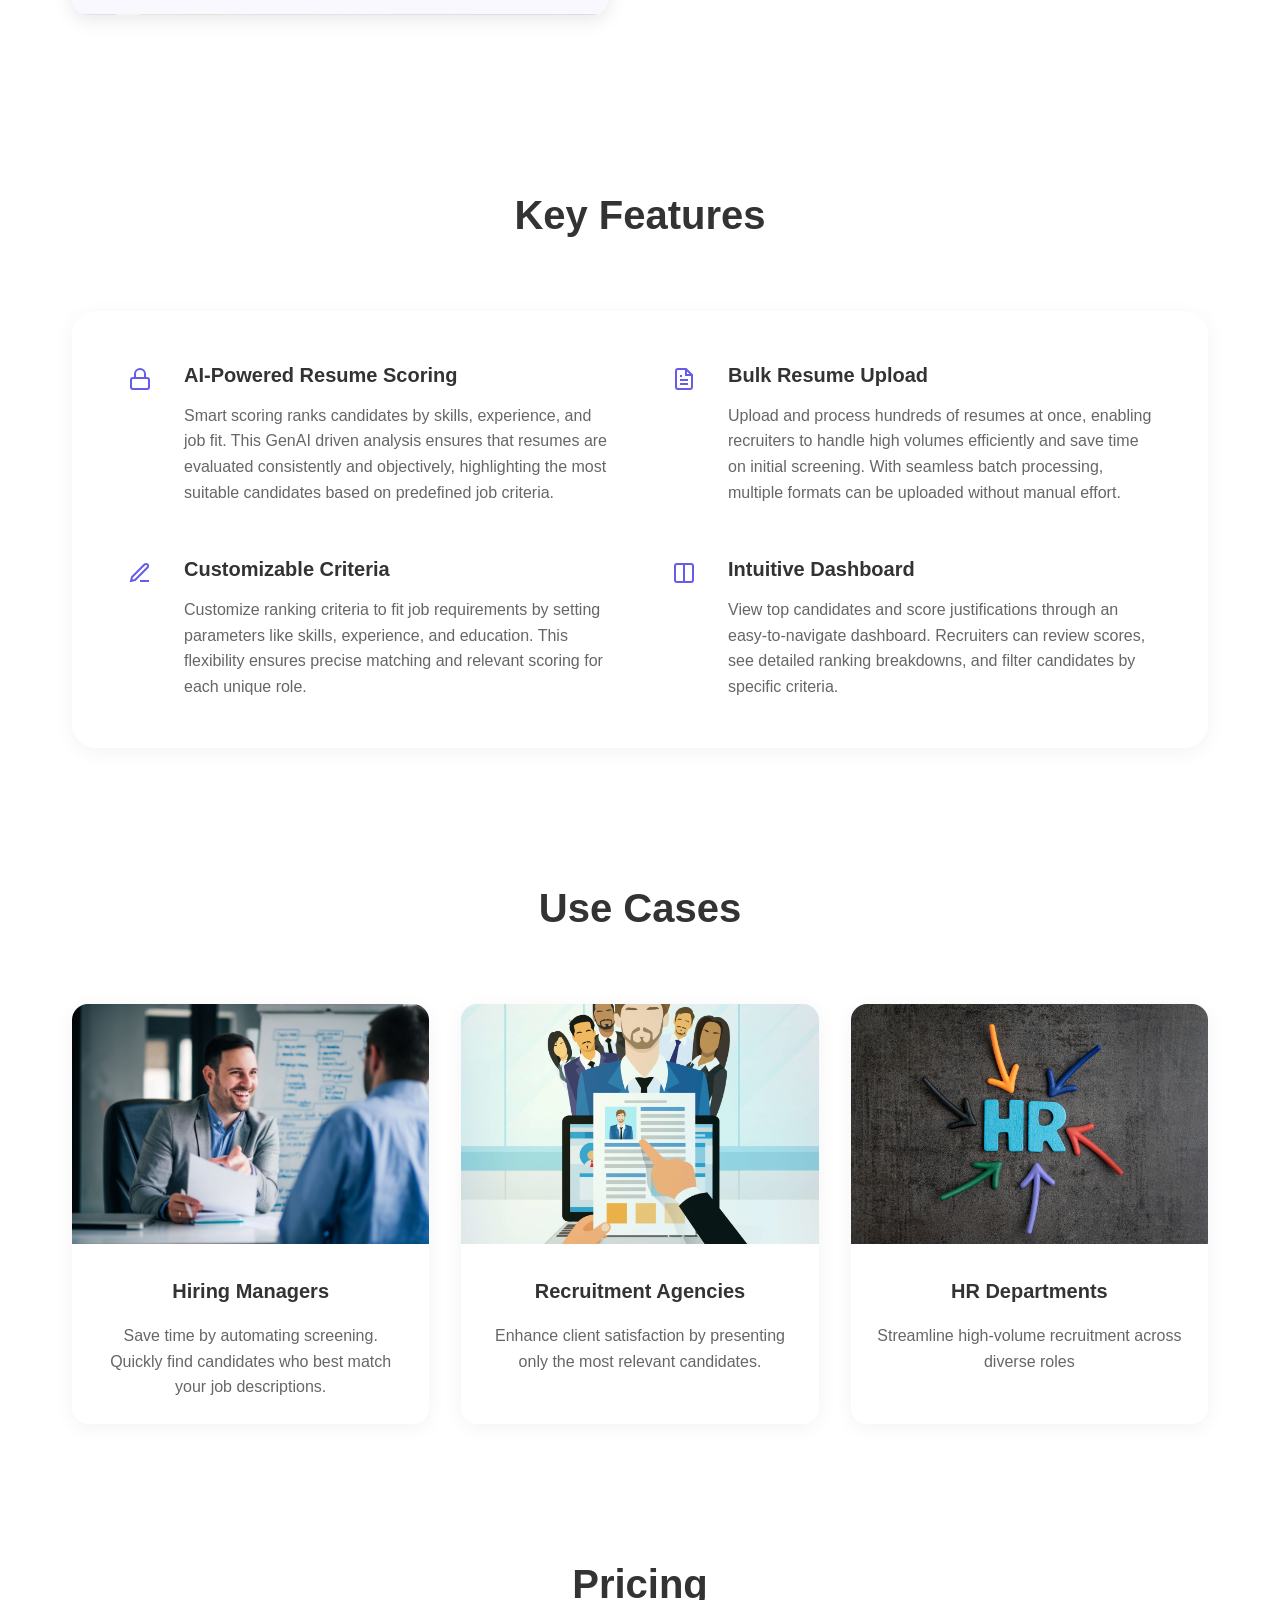
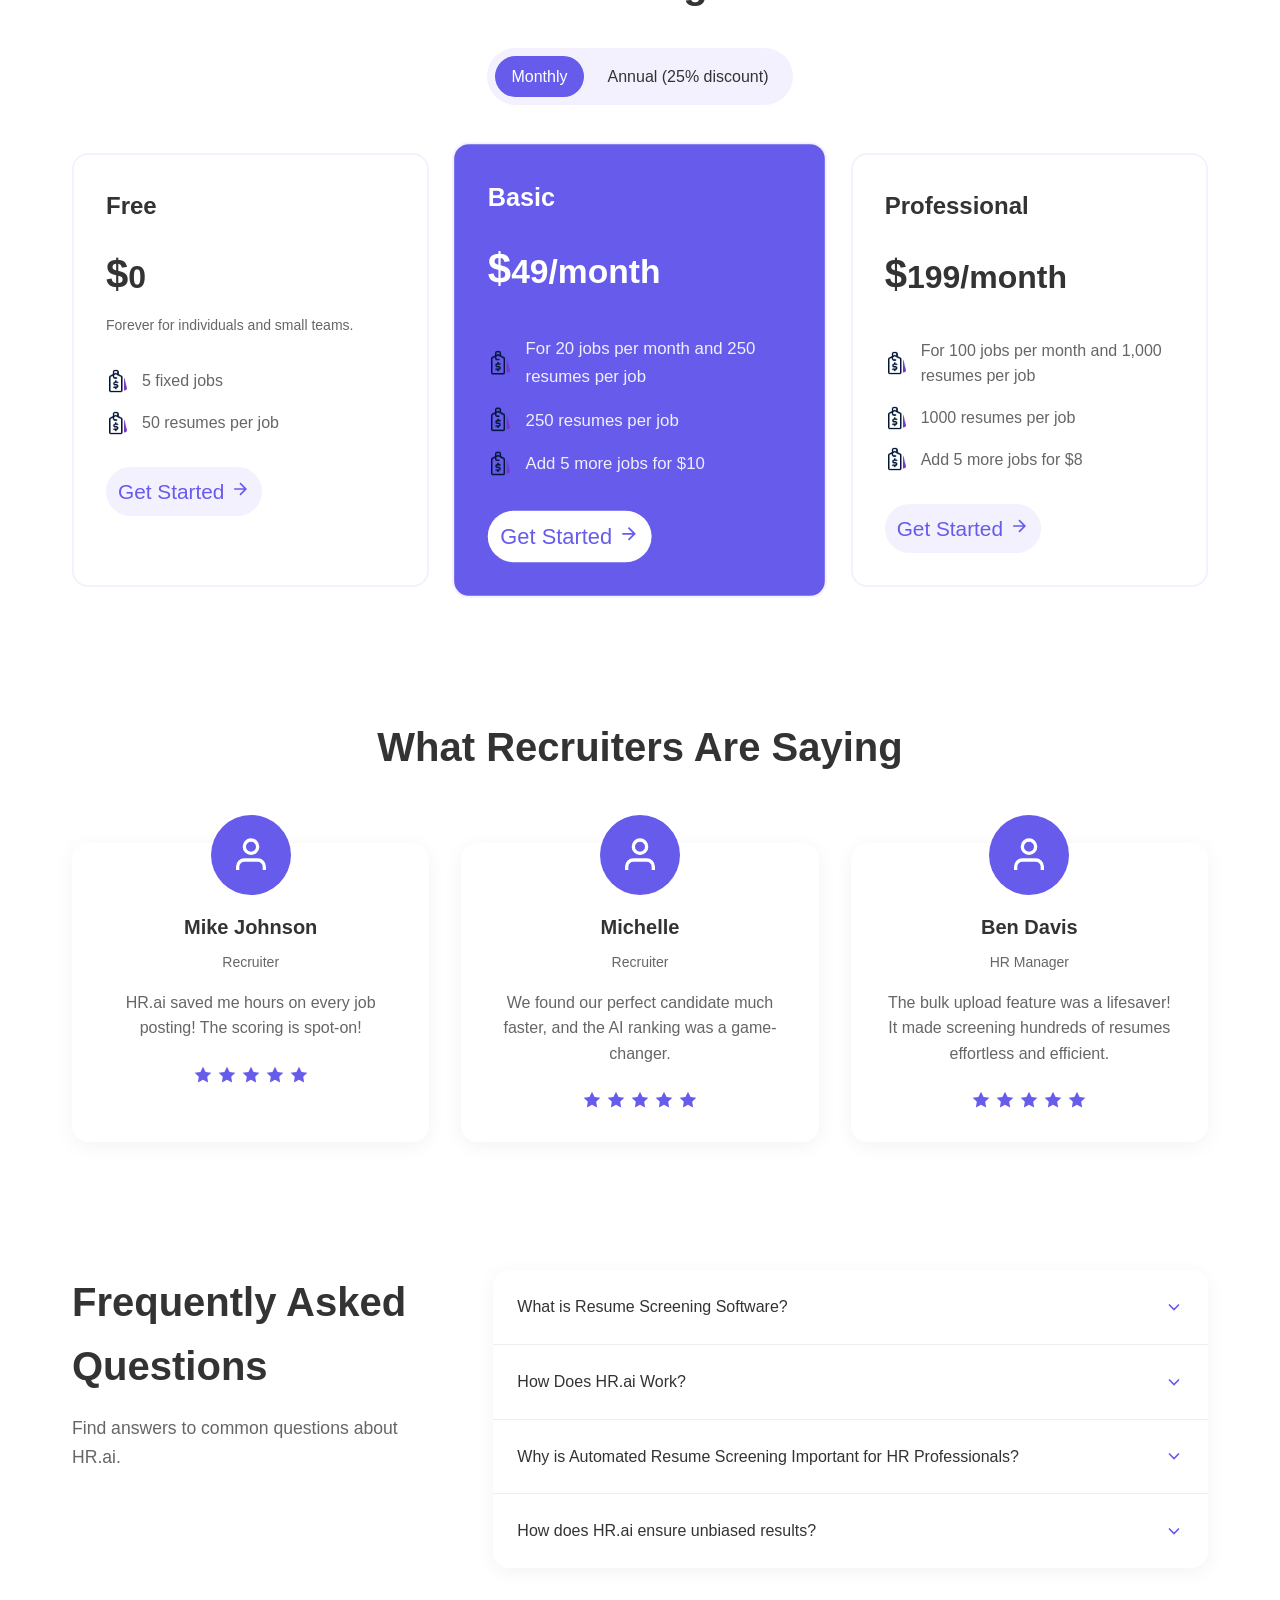
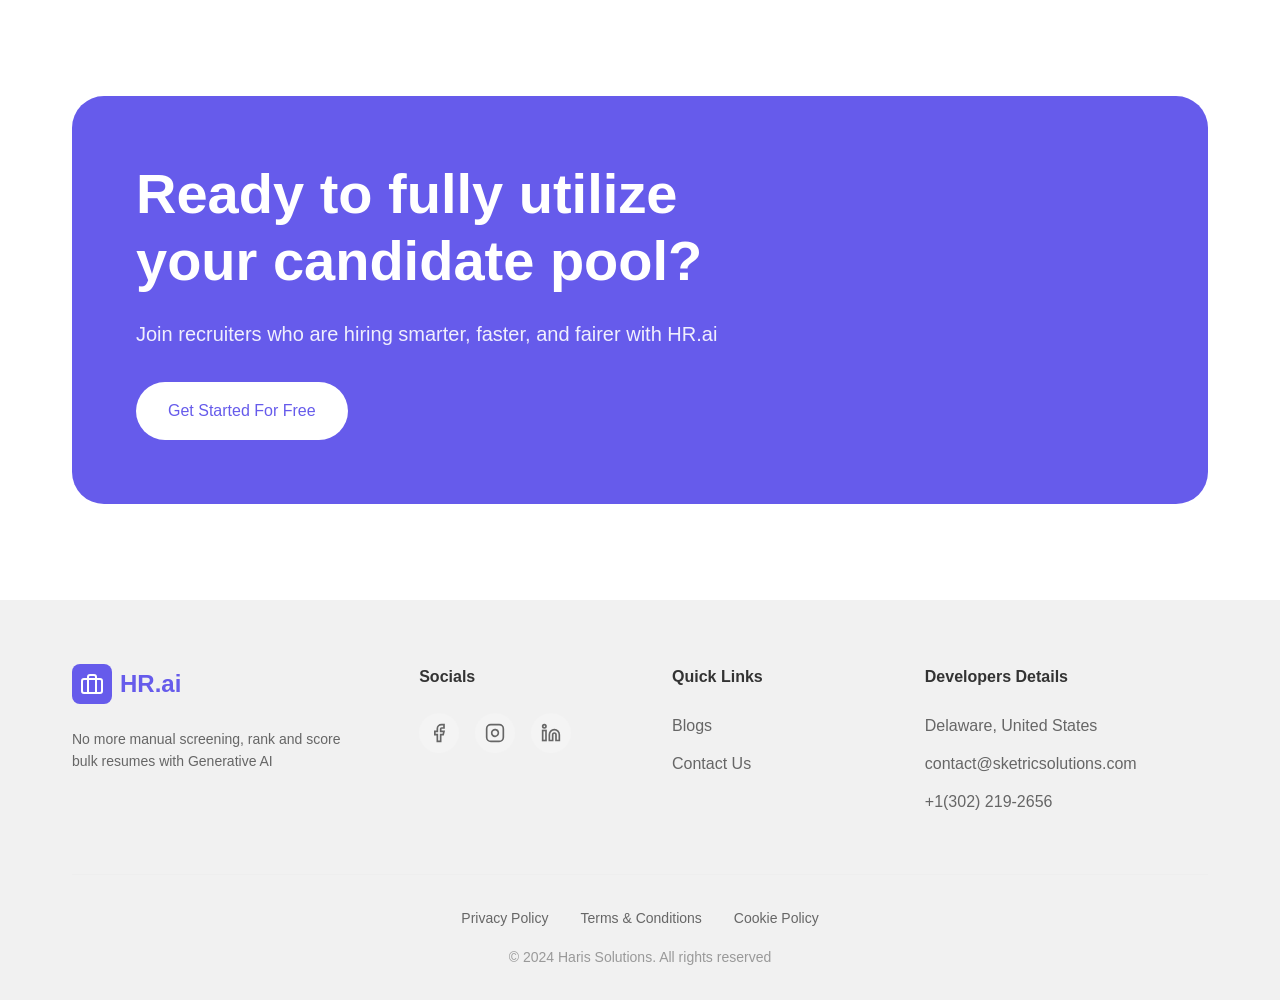
==== commit 47f74a4d: "responisve issu solved" ====
--- a/index.html
+++ b/index.html
@@ -13,13 +13,7 @@
     <header>
         <div class="header-container">
             <a href="index.html" class="logo">
-                <div class="logo-icon">
-                    <svg width="24" height="24" viewBox="0 0 24 24" fill="none" stroke="currentColor" stroke-width="2">
-                        <path d="M20 7H4a2 2 0 0 0-2 2v10a2 2 0 0 0 2 2h16a2 2 0 0 0 2-2V9a2 2 0 0 0-2-2z"/>
-                        <path d="M16 21V5a2 2 0 0 0-2-2h-4a2 2 0 0 0-2 2v16"/>
-                    </svg>
-                </div>
-                HR.ai
+                <img src="assets/images/logo.png" alt="hr.ai" width="100%" />
             </a>
             <nav>
                 <ul>
@@ -47,11 +41,11 @@
                     Home
                 </a>
                 <span>/</span>
-                <span>HR.ai: Rank and Score Bulk Resumes with GenAI</span>
+                <span>HR.ai: Your AI-Powered, CV Screening</span>
             </div>
     
             <h1>Your Shortcut to Hiring the Right Candidate</h1>
-            <p>No more manual screening, rank and score bulk resumes with Generative AI</p>
+            <p>Streamline your hiring process with advanced AI screening, allowing you to find the best candidates faster and more efficiently.</p>
             <a href="pages/login.html" class="get-started-btn">Get Started for Free</a>
     
             <div class="background-decoration">
@@ -99,7 +93,7 @@
                     </svg>
                 </div>
                 <h3 class="benefit-title">Save Hours on Screening</h3>
-                <p class="benefit-description">Automate screening of hundreds of resumes, saving hours of manual effort.</p>
+                <p class="benefit-description">Automate the screening of hundreds of resumes, saving hours of manual effort</p>
             </div>
             
             <div class="connector"></div>
@@ -148,7 +142,7 @@
         <div class="how-content how-content-2">
             <div class="how-text">
                 <h3>2. Set Criteria</h3>
-                <p>Let AI auto-generate key scoring criteria from your job details.</p>
+                <p>Let AI auto-generate key scoring criteria from your job details</p>
             </div>
             
             <div class="how-image">
@@ -159,8 +153,8 @@
         <!-- 3rd step -->
         <div class="how-content how-content-3">
             <div class="how-text">
-                <h3>3. Upload Resume</h3>
-                <p>Let AI auto-generate key scoring criteria from your job details.</p>
+                <h3>3. Upload Bulk CVs</h3>
+                <p>Drag and drop hundreds of resumes into the system in seconds</p>
             </div>
             
             <div class="how-image">
@@ -168,15 +162,15 @@
             </div>
         </div>
         
-        <!-- 3rd step -->
+        <!-- 4th step -->
         <div class="how-content how-content-3">
             
             <div class="how-image">
                 <img src="assets/images/4th.webp" alt="Create job demonstration" />
             </div>
             <div class="how-text">
-                <h3>4. Ranking</h3>
-                <p>Let AI auto-generate key scoring criteria from your job details.</p>
+                <h3>4. Get Results with Scores</h3>
+                <p>Instantly receive ranked results with scores for each candidate based on job fit.</p>
             </div>
         </div>
     </section>
@@ -254,7 +248,7 @@
                 <div class="use-case-content">
                     <h3 class="use-case-title">Hiring Managers</h3>
                     <p class="use-case-description">
-                        Save time by automated screening. Quickly find candidates who best match your job descriptions, improving both efficiency and quality of hire.
+                        Save time by automating screening. Quickly find candidates who best match your job descriptions.
                     </p>
                 </div>
             </div>
@@ -268,7 +262,7 @@
                 <div class="use-case-content">
                     <h3 class="use-case-title">Recruitment Agencies</h3>
                     <p class="use-case-description">
-                        Enhance client satisfaction by presenting only the most relevant candidates. Use AI to manage multiple roles and vacancies, ensuring higher placement success rates.
+                        Enhance client satisfaction by presenting only the most relevant candidates.
                     </p>
                 </div>
             </div>
@@ -282,7 +276,7 @@
                 <div class="use-case-content">
                     <h3 class="use-case-title">HR Departments</h3>
                     <p class="use-case-description">
-                        Streamline high-volume recruitment across diverse roles. With automated screening, you can support diversity, inclusion, and fast-track hiring processes.
+                        Streamline high-volume recruitment across diverse roles
                     </p>
                 </div>
             </div>
@@ -303,7 +297,7 @@
             <div class="pricing-card">
                 <h3 class="plan-name">Free</h3>
                 <div class="plan-price">$<span class="price">0</span></div>
-                <p class="plan-description">forever free for individuals and small teams</p>
+                <p class="plan-description">Forever for individuals and small teams.</p>
                 
                 <ul class="plan-features">
                     <li>
@@ -326,13 +320,13 @@
     
             <div class="pricing-card featured">
                 <h3 class="plan-name">Basic</h3>
-                <div class="plan-price">$<span class="price">20</span><span>/month</span></div>
+                <div class="plan-price">$<span class="price">49</span><span>/month</span></div>
                 
                 <ul class="plan-features">
                     <li>
                         <img src="assets/images/pricing.webp" alt="pricing icon" width="24px" />
                         </span>
-                        20 jobs per month
+                        For 20 jobs per month and 250 resumes per job
                     </li>
                     <li>
                         <img src="assets/images/pricing.webp" alt="pricing icon" width="24px" />
@@ -354,12 +348,12 @@
     
             <div class="pricing-card">
                 <h3 class="plan-name">Professional</h3>
-                <div class="plan-price">$<span class="price">100</span><span>/month</span></div>
+                <div class="plan-price">$<span class="price">199</span><span>/month</span></div>
                 
                 <ul class="plan-features">
                     <li>
                         <img src="assets/images/pricing.webp" alt="pricing icon" width="24px" />
-                        100 jobs per month
+                        For 100 jobs per month and 1,000 resumes per job
                     </li>
                     <li>
                         <img src="assets/images/pricing.webp" alt="pricing icon" width="24px" />
@@ -482,25 +476,25 @@
             <div class="faq-list">
                 <div class="faq-item">
                     <div class="faq-question" role="button" aria-expanded="false" tabindex="0">
-                        What is a Resume Screening Software?
+                        What is Resume Screening Software?
                         <svg viewBox="0 0 24 24" fill="none" stroke="currentColor" stroke-width="2">
                             <polyline points="6 9 12 15 18 9"></polyline>
                         </svg>
                     </div>
                     <div class="faq-answer">
-                        Resume screening software is an AI-powered tool that automatically analyzes, evaluates, and ranks resumes based on job requirements. It helps recruiters efficiently process large volumes of applications and identify the most qualified candidates.
+                        HR.ai is an AI-powered tool that automatically analyzes, evaluates, and ranks resumes based on job requirements.
                     </div>
                 </div>
     
                 <div class="faq-item">
                     <div class="faq-question" role="button" aria-expanded="false" tabindex="0">
-                        How Does Resume Screening Software Work?
+                        How Does HR.ai Work?
                         <svg viewBox="0 0 24 24" fill="none" stroke="currentColor" stroke-width="2">
                             <polyline points="6 9 12 15 18 9"></polyline>
                         </svg>
                     </div>
                     <div class="faq-answer">
-                        The software uses advanced AI algorithms to parse resumes, extract relevant information, and match it against job requirements. It analyzes factors like skills, experience, education, and keywords to generate a ranking score for each candidate.
+                        It uses advanced AI algorithms to parse resumes, extract relevant information, and match it against job requirements.
                     </div>
                 </div>
     
@@ -512,22 +506,9 @@
                         </svg>
                     </div>
                     <div class="faq-answer">
-                        Automated screening saves significant time, reduces bias, ensures consistent evaluation, and helps HR professionals handle large volumes of applications efficiently. It allows them to focus on interviewing and engaging with the most qualified candidates.
-                    </div>
-                </div>
-    
-                <div class="faq-item">
-                    <div class="faq-question" role="button" aria-expanded="false" tabindex="0">
-                        What is HR.ai?
-                        <svg viewBox="0 0 24 24" fill="none" stroke="currentColor" stroke-width="2">
-                            <polyline points="6 9 12 15 18 9"></polyline>
-                        </svg>
-                    </div>
-                    <div class="faq-answer">
-                        HR.ai is an AI-powered resume screening platform that helps recruiters and HR professionals efficiently process and evaluate job applications. It provides automated ranking, scoring, and insights for better hiring decisions.
-                    </div>
-                </div>
-    
+                        It saves significant time, reduces bias, ensures consistent evaluation, and helps handle large volumes of applications efficiently.
+                    </div>
+                </div>
                 <div class="faq-item">
                     <div class="faq-question" role="button" aria-expanded="false" tabindex="0">
                         How does HR.ai ensure unbiased results?
@@ -536,7 +517,7 @@
                         </svg>
                     </div>
                     <div class="faq-answer">
-                        HR.ai uses objective criteria based solely on skills, experience, and qualifications. The AI is trained to ignore demographic information and focuses only on job-relevant factors, promoting fair and unbiased candidate evaluation.
+                        It uses objective criteria based solely on skills and experience, minimizing human biases.
                     </div>
                 </div>
             </div>
--- a/assets/stylesheets/style.css
+++ b/assets/stylesheets/style.css
@@ -21,7 +21,7 @@
 /* Header Styles */
 header {
     background: var(--background-color);
-    padding: 1rem 2rem;
+    padding: 0rem 2rem;
     position: sticky;
     top: 0;
     z-index: 1000;
@@ -127,7 +127,8 @@
   .herocontent {
     position: absolute;
     z-index: 1000;
-    top: 10rem;
+    /* top: 10rem; */
+    top: 8rem;
     color: white;
     font-size: 48px;
     color: #000;
--- a/assets/stylesheets/responsive.css
+++ b/assets/stylesheets/responsive.css
@@ -133,6 +133,19 @@
     .pricing-card.featured {
         transform: none;
     }
+    .header-container a img {
+        width: 80%;
+    }
+    .try-now-btn{
+        padding: 8px 20px;
+    }
+    .try-now-btn:hover{
+        background-color: var(--primary-color);
+    }
+    .breadcrumb{
+        font-size: 18px;
+        margin-bottom: 1rem;
+    }
 }
 
 
@@ -203,6 +216,9 @@
         grid-template-columns: repeat(2, 1fr);
         gap: 3rem;
     }
+    .herocontent{
+        top: 6rem;
+    }
 }
 
 @media (max-width: 640px) {
@@ -226,8 +242,12 @@
         gap: 1rem;
     }
 }
-
-
-
-
-
+@media screen and (max-width: 509px) {
+    .herocontent{
+        top: 4rem;
+    }
+}
+
+
+
+
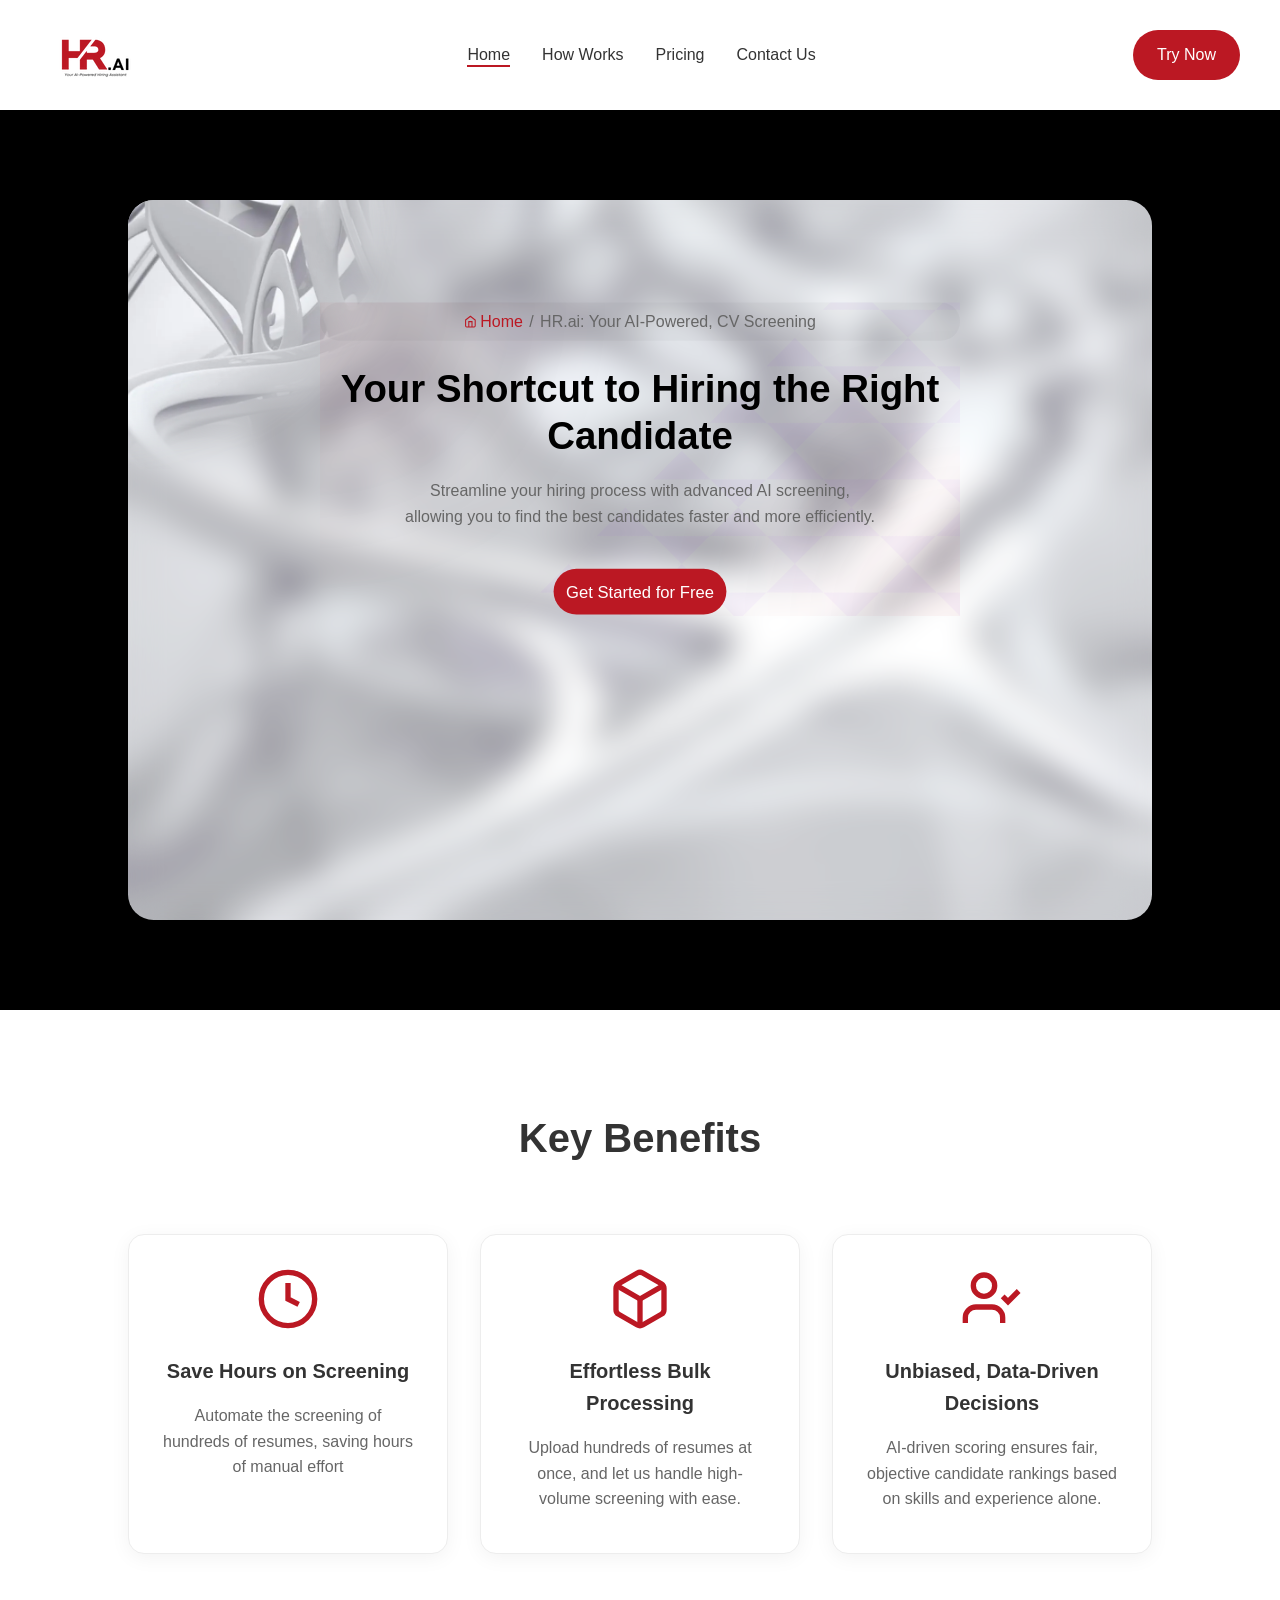
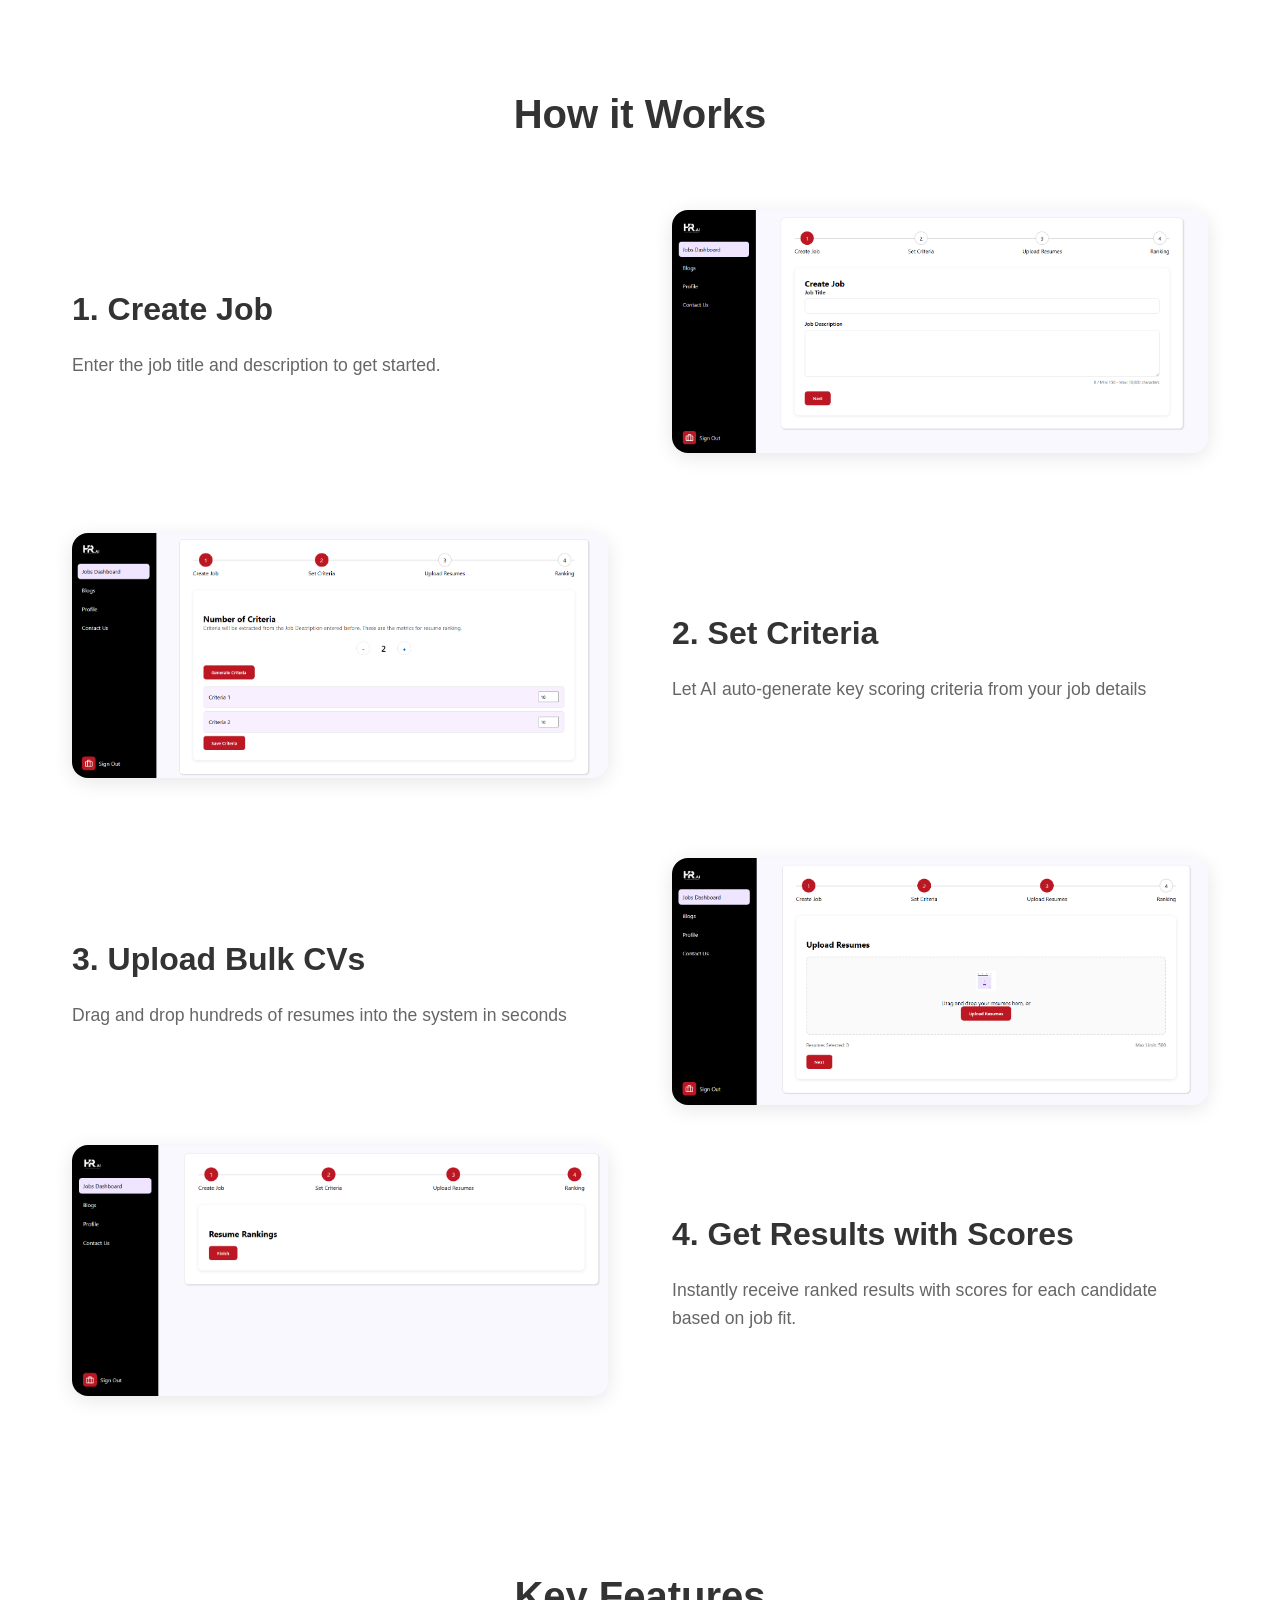
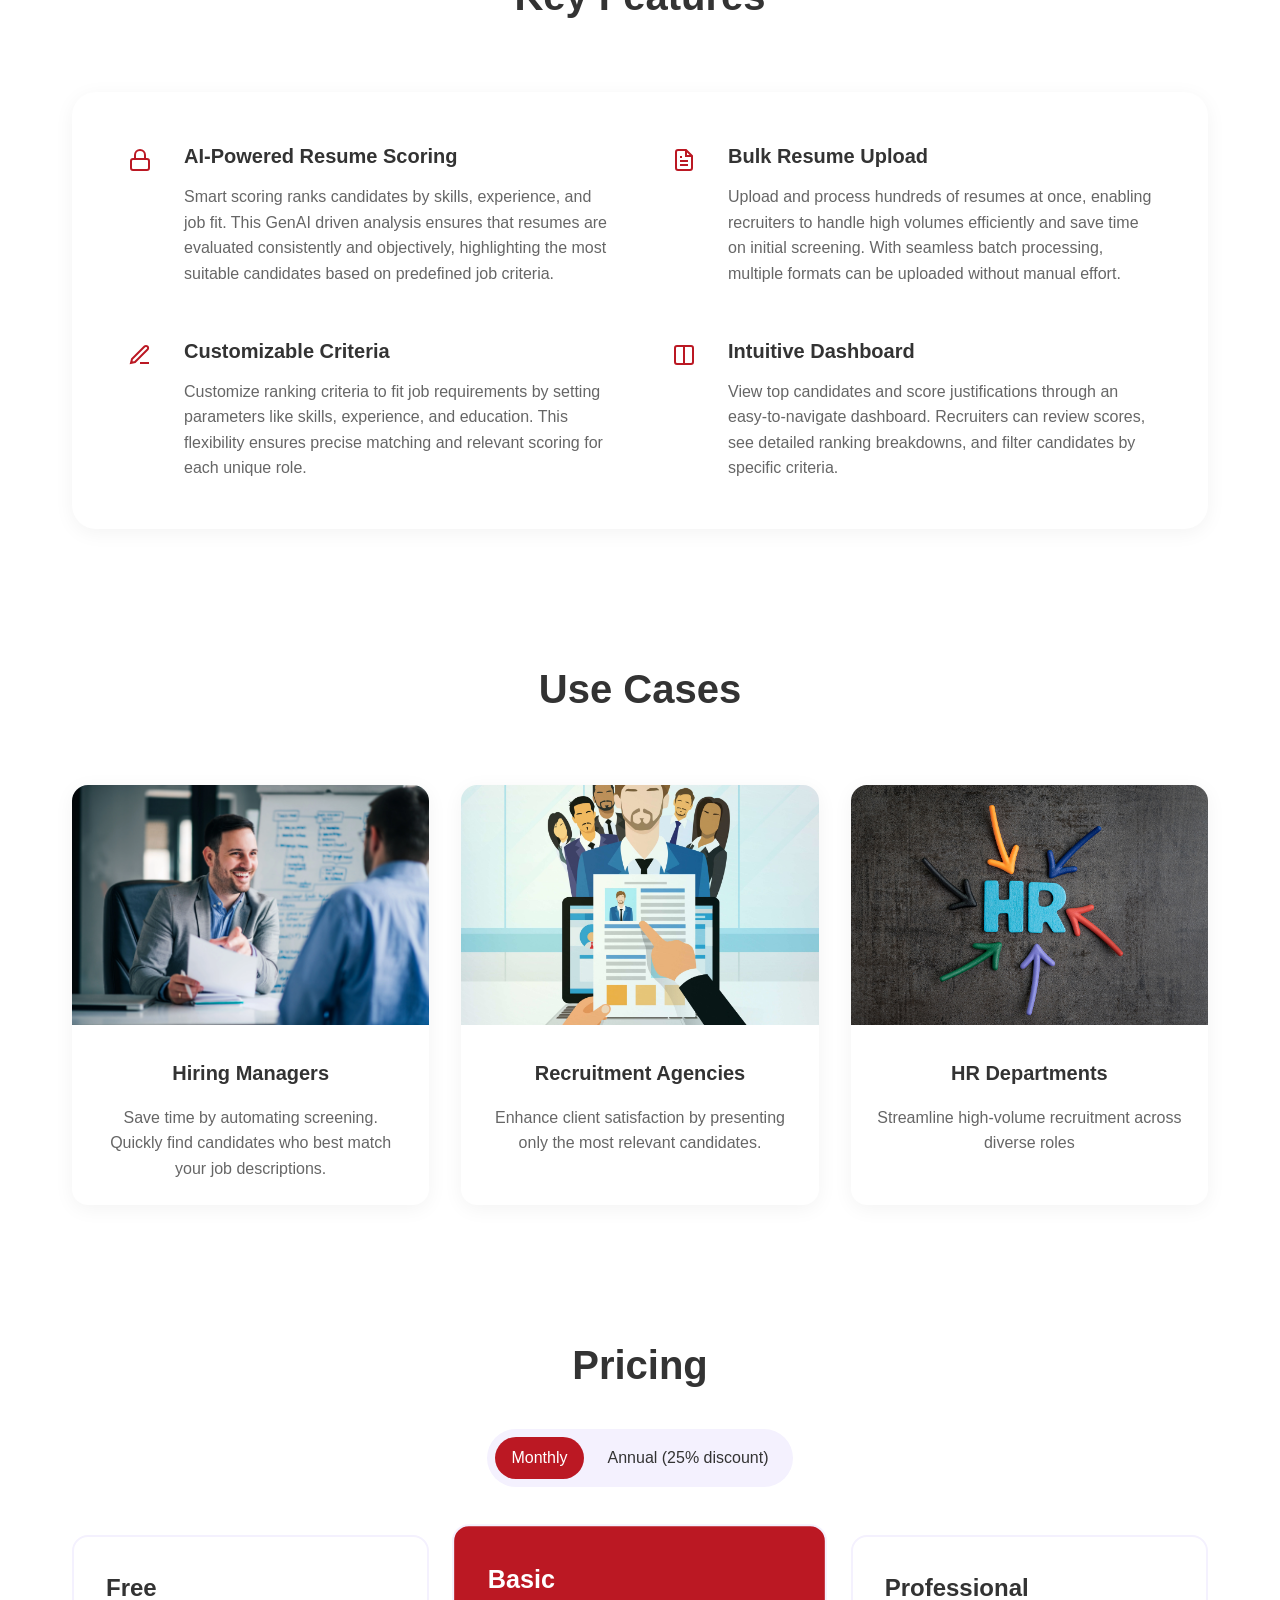
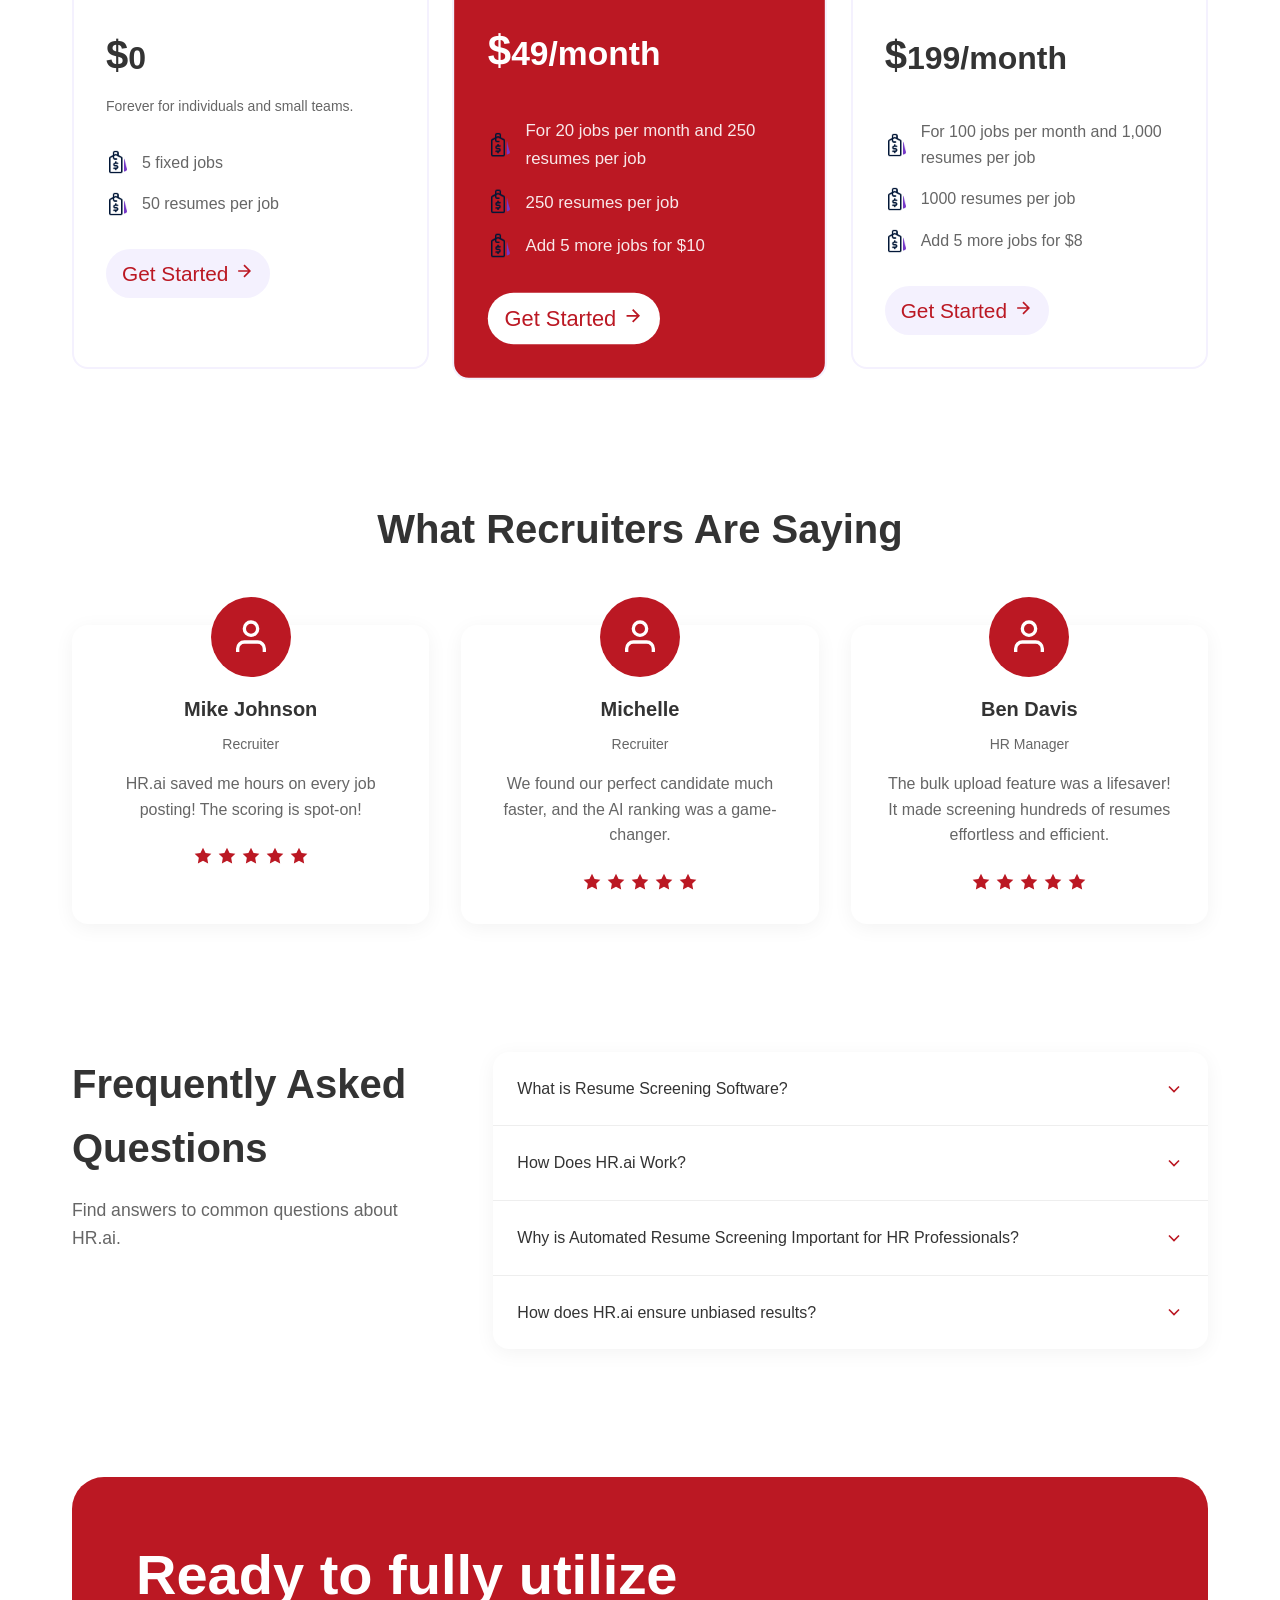
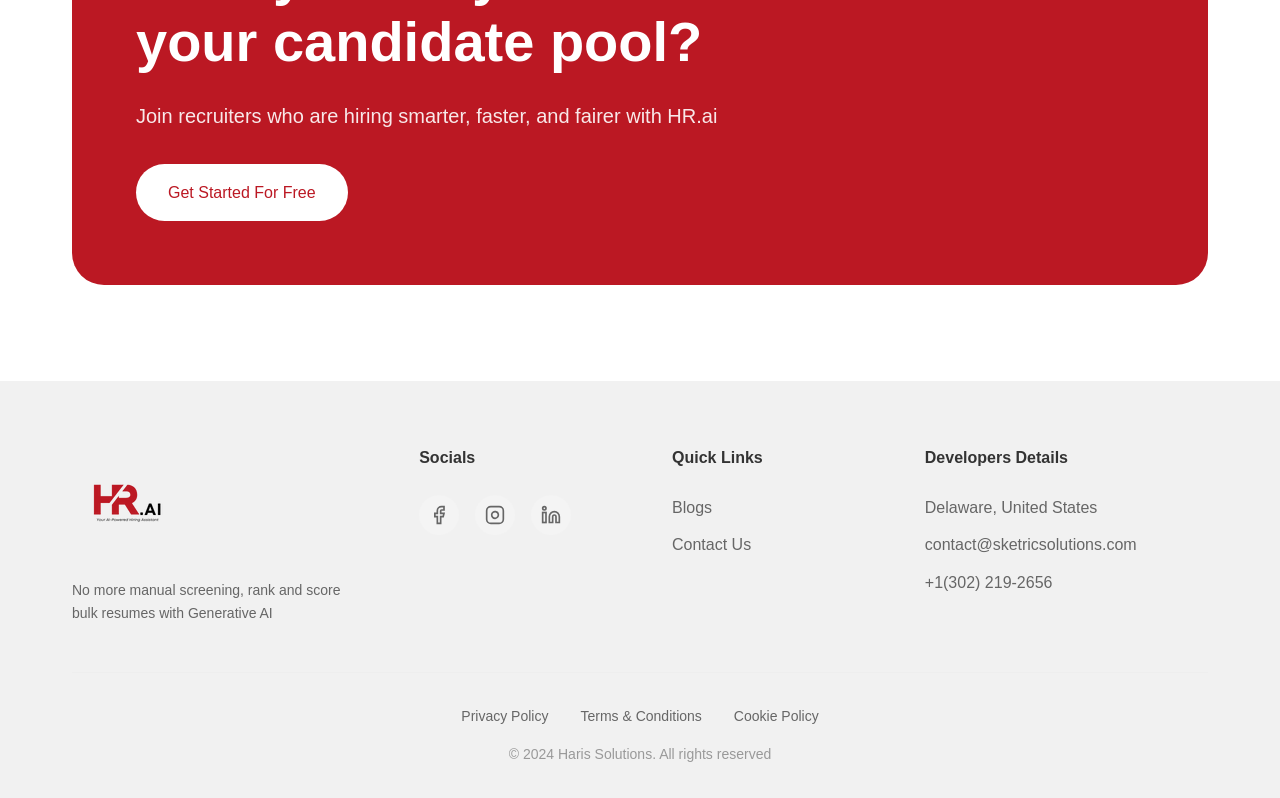
==== commit 73af4e93: "90% is completd" ====
--- a/index.html
+++ b/index.html
@@ -7,7 +7,7 @@
     <link rel="stylesheet" href="assets/stylesheets/style.css">
     <link rel="stylesheet" href="assets/stylesheets/responsive.css">
     <script src="assets/javascripts/gsap.js"></script>
-    <link rel="webiste icon" href="favicon.ico.ico">
+    <link rel="webiste icon" href="favicon.ico">
 </head>
 <body>
     <header>
@@ -135,7 +135,7 @@
             </div>
             
             <div class="how-image">
-                <img src="assets/images/1st.webp" alt="Create job demonstration" />
+                <img src="assets/images/1st.PNG" alt="Create job demonstration" />
             </div>
         </div>
         <!-- 2nd step -->
@@ -146,7 +146,7 @@
             </div>
             
             <div class="how-image">
-                <img src="assets/images/2nd.webp" alt="Create job demonstration" />
+                <img src="assets/images/2nd.PNG" alt="Create job demonstration" />
             </div>
         </div>
         
@@ -158,15 +158,15 @@
             </div>
             
             <div class="how-image">
-                <img src="assets/images/3rd.webp" alt="Create job demonstration" />
+                <img src="assets/images/3rd.PNG" alt="Create job demonstration" />
             </div>
         </div>
         
         <!-- 4th step -->
-        <div class="how-content how-content-3">
+        <div class="how-content how-content-4 wrapinnng">
             
             <div class="how-image">
-                <img src="assets/images/4th.webp" alt="Create job demonstration" />
+                <img src="assets/images/4th.PNG" alt="Create job demonstration" />
             </div>
             <div class="how-text">
                 <h3>4. Get Results with Scores</h3>
@@ -541,13 +541,7 @@
             <div class="footer-content">
                 <div class="footer-brand">
                     <a href="/" class="footer-logo">
-                        <div class="footer-logo-icon">
-                            <svg width="24" height="24" viewBox="0 0 24 24" fill="none" stroke="currentColor" stroke-width="2">
-                                <path d="M20 7H4a2 2 0 0 0-2 2v10a2 2 0 0 0 2 2h16a2 2 0 0 0 2-2V9a2 2 0 0 0-2-2z"/>
-                                <path d="M16 21V5a2 2 0 0 0-2-2h-4a2 2 0 0 0-2 2v16"/>
-                            </svg>
-                        </div>
-                        HR.ai
+                        <img src="assets/images/logo.png" alt="hr.ai" />
                     </a>
                     <p class="footer-description">
                         No more manual screening, rank and score bulk resumes with Generative AI
--- a/assets/stylesheets/style.css
+++ b/assets/stylesheets/style.css
@@ -8,7 +8,7 @@
     scroll-behavior: smooth;
 }
 :root {
-    --primary-color: #665BEB;
+    --primary-color: #bb1823;
     --text-color: #333;
     --background-color: #fff;
 }
@@ -85,7 +85,7 @@
     transition: background-color 0.3s;
 }
 .try-now-btn:hover {
-    background-color: #6700cc;
+    background-color: #b6131e;
 }
 .body {
     display: flex;
@@ -557,7 +557,7 @@
     color: white;
 }
 .get-started-btn {
-    padding: 0.75rem;
+    padding: 0.75rem 1rem;
     border: none;
     border-radius: 100px;
     font-weight: 500;
--- a/assets/stylesheets/responsive.css
+++ b/assets/stylesheets/responsive.css
@@ -15,6 +15,9 @@
     .header-container {
         padding: 0 1rem;
     }
+    .wrapinnng{
+        flex-direction: none !important;
+    }
 }
 
 @media (max-width: 480px) {
@@ -24,6 +27,15 @@
 
     .breadcrumb {
         font-size: 0.875rem;
+    }
+    .hero{
+        height: 80vh;
+    }
+    .breadcrumb span{
+        font-size: 15px;
+    }
+    .herocontent{
+        top: 5rem;
     }
 }
 /* hero section is completed  */
@@ -64,6 +76,9 @@
     .how-text {
         text-align: center;
     }
+    .wrapinnng{
+        flex-direction: column-reverse;
+    }
 }
 
 @media (max-width: 480px) {
